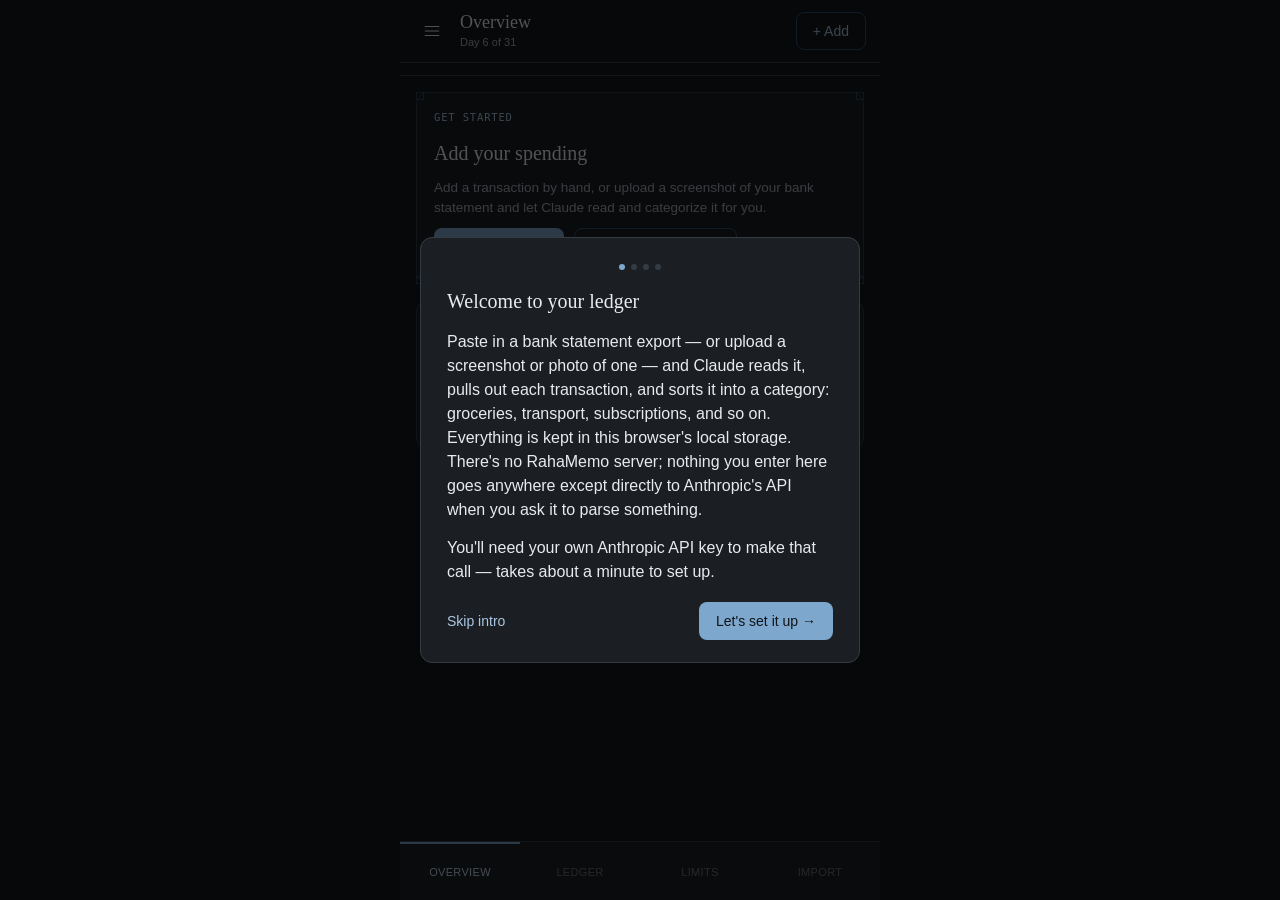
==== app.html @ 0b52dffa "Add CSP and restore data-wipe control (security hardening) Two fixes from a security review, priorit" ====
<!DOCTYPE html>
<html lang="en">
<head>
<meta charset="UTF-8">
<meta name="viewport" content="width=device-width, initial-scale=1.0">
<meta http-equiv="Content-Security-Policy" content="default-src 'self'; script-src 'self' 'unsafe-inline'; style-src 'self' 'unsafe-inline' https://fonts.googleapis.com; font-src https://fonts.gstatic.com; img-src 'self' data:; connect-src https://api.anthropic.com; base-uri 'self'; form-action 'none'; object-src 'none';">
<title>RahaMemo — your ledger</title>
<link rel="preconnect" href="https://fonts.googleapis.com">
<link href="https://fonts.googleapis.com/css2?family=Newsreader:ital,opsz,wght@0,6..72,400;0,6..72,500;0,6..72,600;1,6..72,400&family=IBM+Plex+Sans:wght@400;500;600&family=IBM+Plex+Mono:wght@400;500&display=swap" rel="stylesheet">
<style>
  :root{
    --bg:#14171a;
    --surface:#1b1f23;
    --surface-2:#20252a;
    --text:#e8ebee;
    --text-soft:#a6aeb6;
    --text-softer:#6a737c;
    --divider:#343b42;
    --accent:#7ea7cd;
    --accent-100:#1d2836;
    --accent-200:#24354a;
    --accent-300:#34506d;
    --accent-700:#aac6e2;
    --accent-800:#c6dbee;
    --warn:#d9a05f;
    --warn-soft:#3a2e1c;
    --red:#d9765f;
    --red-soft:#3a231f;
    --green:#8fbf9f;
    --radius:12px;
  }
  *{box-sizing:border-box;}
  html,body{margin:0;padding:0;}
  body{
    background:var(--bg);
    color:var(--text);
    font-family:'IBM Plex Sans', sans-serif;
    line-height:1.5;
    -webkit-font-smoothing:antialiased;
  }
  ::selection{background:var(--accent-200);}
  a{color:var(--accent-700);text-decoration:none;}
  a:hover{color:var(--accent-800);}
  button{font-family:inherit;}

  /* ---- shell ---- */
  .shell{max-width:480px;margin:0 auto;min-height:100vh;display:flex;flex-direction:column;position:relative;padding-bottom:70px;}

  .appbar{
    position:sticky;top:0;z-index:5;
    display:flex;align-items:center;gap:10px;
    padding:12px 14px;
    border-bottom:1px solid var(--divider);
    background:var(--bg);
  }
  .icon-btn{
    width:36px;height:36px;flex:none;border-radius:8px;border:1px solid transparent;
    background:transparent;color:var(--text);display:flex;align-items:center;justify-content:center;
    cursor:pointer;padding:0;
  }
  .icon-btn:hover{border-color:var(--divider);}
  .appbar .titles{margin-right:auto;min-width:0;}
  .appbar .titles h1{font-family:'Newsreader', serif;font-weight:500;font-size:18px;margin:0;line-height:1.2;white-space:nowrap;overflow:hidden;text-overflow:ellipsis;}
  .appbar .titles .sub{font-size:11px;color:var(--text-soft);white-space:nowrap;overflow:hidden;text-overflow:ellipsis;}
  .appbar-search{padding:0 14px 12px;border-bottom:1px solid var(--divider);background:var(--bg);}

  .viewport{flex:1;padding:16px;display:flex;flex-direction:column;}
  .view{display:none;flex-direction:column;gap:16px;}
  .view.active{display:flex;}

  .tabbar{
    position:fixed;left:0;right:0;bottom:0;z-index:10;
    max-width:480px;margin:0 auto;
    display:flex;border-top:1px solid var(--divider);background:var(--surface);
  }
  .tab-btn{
    flex:1;min-width:0;min-height:58px;display:flex;align-items:center;justify-content:center;
    background:transparent;border:none;border-top:2px solid transparent;padding:0 4px;
    color:var(--text-softer);font-size:11px;font-weight:500;letter-spacing:.03em;text-transform:uppercase;
    cursor:pointer;white-space:nowrap;overflow:hidden;text-overflow:ellipsis;
  }
  .tab-btn.active{color:var(--accent-800);border-top-color:var(--accent);}

  /* ---- cards / typography ---- */
  .card{
    background:var(--surface);border:1px solid var(--divider);border-radius:var(--radius);
    padding:16px;display:flex;flex-direction:column;gap:10px;position:relative;
  }
  .card.blueprint .corner{position:absolute;width:8px;height:8px;border:1px solid var(--accent-300);opacity:.7;}
  .card.blueprint{padding:17px;}
  .corner.tl{top:-1px;left:-1px;border-right:none;border-bottom:none;}
  .corner.tr{top:-1px;right:-1px;border-left:none;border-bottom:none;}
  .corner.bl{bottom:-1px;left:-1px;border-right:none;border-top:none;}
  .corner.br{bottom:-1px;right:-1px;border-left:none;border-top:none;}

  .k{font-family:'IBM Plex Mono', monospace;font-size:10.5px;letter-spacing:.08em;text-transform:uppercase;color:var(--accent-700);}
  .kq{font-family:'IBM Plex Mono', monospace;font-size:10.5px;letter-spacing:.08em;text-transform:uppercase;color:var(--text-soft);}
  .fig{font-family:'Newsreader', serif;font-weight:500;letter-spacing:-.01em;line-height:1;}
  .mono{font-family:'IBM Plex Mono', monospace;}
  .muted{color:var(--text-soft);}
  .row{display:flex;align-items:center;gap:10px;}
  .row.between{justify-content:space-between;}
  .col{display:flex;flex-direction:column;gap:10px;}
  h2{font-family:'Newsreader', serif;font-weight:500;font-size:20px;margin:0;}
  p{margin:0;}

  /* ---- progress ---- */
  .track{height:6px;background:var(--divider);border-radius:3px;position:relative;}
  .track.thin{height:4px;}
  .track .fill{height:100%;border-radius:3px;background:var(--accent);}
  .track .fill.warn{background:var(--warn);}
  .track .pace{position:absolute;top:-3px;bottom:-3px;width:2px;background:var(--text-soft);}

  /* ---- tags / pills ---- */
  .tag{
    display:inline-flex;align-items:center;font-size:11px;font-weight:500;
    padding:6px 11px;border-radius:999px;background:var(--surface-2);color:var(--text-soft);
    border:1px solid transparent;white-space:nowrap;cursor:default;
  }
  .tag-accent{background:var(--accent-200);color:var(--accent-800);}
  .tag-outline{background:transparent;border-color:var(--divider);color:var(--text-soft);}
  .tag-warn{background:var(--warn-soft);color:var(--warn);}
  .filter-row{display:flex;gap:8px;overflow-x:auto;padding-bottom:2px;}
  .filter-row .tag{flex:none;cursor:pointer;}

  /* ---- forms ---- */
  label{display:block;font-family:'IBM Plex Mono', monospace;font-size:11px;color:var(--text-soft);text-transform:uppercase;letter-spacing:.04em;margin-bottom:6px;}
  input[type="password"], input[type="text"], input[type="number"], select, textarea{
    width:100%;font-family:'IBM Plex Sans', sans-serif;font-size:14.5px;color:var(--text);
    background:var(--surface-2);border:1px solid var(--divider);border-radius:8px;padding:10px 12px;outline:none;
  }
  input:focus, select:focus, textarea:focus{border-color:var(--accent);}
  textarea{font-family:'IBM Plex Mono', monospace;font-size:13px;resize:vertical;min-height:120px;}
  .field{margin-bottom:0;}
  .hint{font-size:12px;color:var(--text-soft);margin-top:4px;}

  /* ---- buttons ---- */
  .btn{font-weight:500;font-size:14px;border-radius:8px;border:1px solid transparent;padding:10px 16px;cursor:pointer;}
  .btn-primary{background:var(--accent);color:#101418;}
  .btn-primary:hover{background:var(--accent-700);}
  .btn-primary:disabled{background:var(--accent-300);color:#7c8894;cursor:not-allowed;}
  .btn-secondary{background:transparent;border-color:var(--accent-300);color:var(--accent-700);}
  .btn-secondary:hover{border-color:var(--accent);color:var(--accent-800);}
  .btn-ghost{background:transparent;border-color:var(--divider);color:var(--text);}
  .btn-ghost:hover{border-color:var(--accent);color:var(--accent-800);}
  .btn-danger{background:transparent;border-color:var(--red-soft);color:var(--red);}
  .btn-danger:hover{background:var(--red-soft);}
  .btn-row{display:flex;gap:10px;flex-wrap:wrap;align-items:center;}
  .btn-block{width:100%;}
  .btn-text{background:none;border:none;color:var(--accent-700);cursor:pointer;font-size:14px;padding:6px 0;}

  .banner{border-radius:8px;padding:12px 14px;font-size:13.5px;}
  .banner.error{background:var(--red-soft);color:#f0b5a4;border:1px solid #6b3a2c;}
  .banner.info{background:var(--warn-soft);color:#f0cd9e;border:1px solid #6b4f27;}
  .banner.success{background:var(--accent-100);color:var(--accent-800);border:1px solid var(--accent-300);}

  .spinner{width:13px;height:13px;border-radius:50%;border:2px solid var(--accent-300);border-top-color:var(--accent);display:inline-block;animation:spin .7s linear infinite;vertical-align:-2px;}
  @keyframes spin{to{transform:rotate(360deg);}}

  .empty-state{text-align:center;color:var(--text-soft);padding:30px 10px;font-size:14px;}

  /* ---- sparkline ---- */
  .sparkline{display:flex;align-items:flex-end;gap:2px;height:76px;}
  .sparkline.small{height:56px;}
  .sparkline .bar{flex:1;min-height:2px;background:var(--divider);border-radius:1px;}
  .sparkline .bar.has{background:var(--accent);}
  .sparkline .bar.future{background:var(--divider);}

  /* ---- overview: category rows ---- */
  .cat-row{display:flex;flex-direction:column;gap:7px;padding:12px 0;border-bottom:1px solid var(--divider);cursor:pointer;}
  .cat-row:last-child{border-bottom:none;}

  /* ---- ledger ---- */
  .day-header{display:flex;justify-content:space-between;padding:8px 10px;background:var(--surface-2);border-radius:8px;margin-top:12px;font-size:11.5px;letter-spacing:.04em;text-transform:uppercase;color:var(--text-soft);}
  .tx-row{display:flex;justify-content:space-between;align-items:center;gap:10px;padding:12px 4px;border-bottom:1px solid var(--divider);cursor:pointer;}
  .tx-row .who{flex:1;min-width:0;display:flex;flex-direction:column;gap:2px;}
  .tx-row .merchant{font-size:14.5px;white-space:nowrap;overflow:hidden;text-overflow:ellipsis;}
  .tx-row .meta{font-size:11.5px;color:var(--text-soft);}
  .tx-row .amt{font-family:'IBM Plex Mono', monospace;font-size:14px;white-space:nowrap;}
  .tx-row .amt.neg{color:var(--text);}
  .tx-row .amt.pos{color:var(--green);}
  .tx-row .amt.transfer{color:var(--text-softer);text-decoration:line-through;}

  .edit-panel{background:var(--surface-2);border:1px solid var(--accent-300);border-radius:10px;padding:12px;margin:6px 0 4px;display:flex;flex-direction:column;gap:10px;}
  .edit-grid{display:grid;grid-template-columns:1fr 1fr;gap:10px;}

  /* ---- import ---- */
  .dropzone{border:1px dashed var(--divider);border-radius:10px;padding:20px 16px;display:flex;flex-direction:column;align-items:center;gap:6px;text-align:center;color:var(--text-soft);cursor:pointer;background:none;width:100%;}
  .dropzone:hover{border-color:var(--accent);color:var(--accent-800);}
  .queue-item{display:flex;align-items:center;gap:10px;padding:9px 10px;border:1px solid var(--divider);border-radius:8px;}
  .queue-item .thumb{width:38px;height:38px;border-radius:6px;overflow:hidden;flex:none;background:var(--surface-2);display:flex;align-items:center;justify-content:center;}
  .queue-item .thumb img{width:100%;height:100%;object-fit:cover;}
  .queue-item .name{flex:1;min-width:0;font-family:'IBM Plex Mono', monospace;font-size:11.5px;white-space:nowrap;overflow:hidden;text-overflow:ellipsis;}

  .review-row{border:1px solid var(--divider);border-radius:10px;padding:11px 12px;display:flex;flex-direction:column;gap:8px;}
  .review-row.uncertain{border-color:var(--warn);background:var(--warn-soft);}
  .review-grid{display:grid;grid-template-columns:100px 1fr;gap:8px;}
  .review-grid2{display:grid;grid-template-columns:1fr 90px;gap:8px;}

  /* ---- settings / onboarding overlays ---- */
  .overlay{position:fixed;inset:0;z-index:30;display:flex;}
  .overlay.hidden{display:none;}
  .settings-overlay{justify-content:flex-end;background:rgba(0,0,0,.55);}
  .settings-panel{width:min(360px, 90vw);height:100%;background:var(--surface);border-left:1px solid var(--divider);padding:20px;overflow-y:auto;display:flex;flex-direction:column;gap:16px;}
  .settings-footer{display:flex;flex-direction:column;gap:8px;padding-top:14px;border-top:1px solid var(--divider);font-size:12.5px;color:var(--text-soft);}

  .onboard-overlay{align-items:center;justify-content:center;background:rgba(0,0,0,.65);padding:20px;}
  .onboard-modal{background:var(--surface);border:1px solid var(--divider);border-radius:var(--radius);max-width:440px;width:100%;padding:26px 26px 22px;display:flex;flex-direction:column;gap:16px;max-height:90vh;overflow-y:auto;}
  .onboard-step{display:none;flex-direction:column;gap:14px;}
  .onboard-step.active{display:flex;}
  .onboard-dots{display:flex;gap:6px;justify-content:center;}
  .onboard-dots span{width:6px;height:6px;border-radius:50%;background:var(--divider);}
  .onboard-dots span.active{background:var(--accent);}
  .onboard-nav{display:flex;justify-content:space-between;align-items:center;gap:10px;margin-top:4px;}
  .onboard-nav .side{display:flex;gap:14px;align-items:center;}

  @media (max-width:420px){
    .review-grid, .edit-grid{grid-template-columns:1fr;}
  }
</style>
</head>
<body>

  <div class="shell">
    <header class="appbar" id="appbar"></header>
    <div class="appbar-search hidden" id="appbarSearch"></div>
    <main class="viewport" id="viewport">
      <section class="view" data-view="overview" id="viewOverview"></section>
      <section class="view" data-view="ledger" id="viewLedger">
        <div id="ledgerStatic"></div>
        <div id="ledgerDynamic"></div>
      </section>
      <section class="view" data-view="limits" id="viewLimits"></section>
      <section class="view" data-view="category" id="viewCategory"></section>
      <section class="view" data-view="import" id="viewImport">
        <div id="importStatic"></div>
        <div id="importDynamic"></div>
      </section>
    </main>
    <nav class="tabbar" id="tabbar"></nav>
  </div>

  <input type="file" id="fileInput" accept=".txt,.csv,image/png,image/jpeg,image/webp,image/gif" multiple style="display:none;">

  <div class="overlay settings-overlay hidden" id="settingsOverlay">
    <div class="settings-panel">
      <div class="row between">
        <div class="k">Settings</div>
        <button class="icon-btn" id="settingsCloseBtn" aria-label="Close">✕</button>
      </div>
      <div class="field">
        <label for="apiKeyInput">Anthropic API key</label>
        <input type="password" id="apiKeyInput" placeholder="sk-ant-...">
        <p class="hint">From <a href="https://console.anthropic.com/settings/keys" target="_blank" rel="noopener">console.anthropic.com</a>. Stored only in this browser (localStorage) — never sent anywhere except directly to Anthropic's API.</p>
      </div>
      <div class="field">
        <label for="modelSelect">Model</label>
        <select id="modelSelect">
          <option value="claude-opus-5">Claude Opus 5 (most capable, default)</option>
          <option value="claude-sonnet-5">Claude Sonnet 5 (cheaper, still strong)</option>
          <option value="claude-haiku-4-5">Claude Haiku 4.5 (fastest, cheapest)</option>
        </select>
        <p class="hint">Categorizing transactions is a simple task — Sonnet or Haiku work well and cost less if you're parsing often.</p>
      </div>
      <div class="field">
        <label for="currencyInput">Currency symbol</label>
        <input type="text" id="currencyInput" style="max-width:80px;" maxlength="3" placeholder="€">
      </div>
      <div class="row between">
        <span class="kq" id="keyStatusLabel">Key status</span>
        <span class="tag tag-outline" id="keyStatusTag">not set</span>
      </div>
      <div class="btn-row">
        <button class="btn btn-primary" id="saveSettingsBtn">Save</button>
        <button class="btn btn-ghost" id="forgetKeyBtn">Forget key</button>
      </div>
      <div class="col" style="border-top:1px solid var(--divider);padding-top:14px;gap:8px;">
        <span class="kq" style="color:var(--red);">Danger zone</span>
        <p class="hint" style="margin-top:0;">Permanently delete every transaction, budget, limit, and custom category stored in this browser. Your API key and preferences are kept — use "Forget key" separately for that.</p>
        <button class="btn btn-danger" id="clearAllBtn">Clear all data</button>
      </div>
      <div class="settings-footer">
        <a href="#" id="replayOnboardLink">Replay setup guide</a>
        <a href="index.html">Back to the project page ↗</a>
        <span>RahaMemo runs entirely client-side.</span>
      </div>
    </div>
  </div>

  <div class="overlay onboard-overlay hidden" id="onboardOverlay">
    <div class="onboard-modal">
      <div class="onboard-dots" id="onboardDots">
        <span data-dot="0"></span><span data-dot="1"></span><span data-dot="2"></span><span data-dot="3"></span>
      </div>

      <div class="onboard-step" data-step="0">
        <h2>Welcome to your ledger</h2>
        <p>Paste in a bank statement export — or upload a screenshot or photo of one — and Claude reads it, pulls out each transaction, and sorts it into a category: groceries, transport, subscriptions, and so on. Everything is kept in this browser's local storage. There's no RahaMemo server; nothing you enter here goes anywhere except directly to Anthropic's API when you ask it to parse something.</p>
        <p>You'll need your own Anthropic API key to make that call — takes about a minute to set up.</p>
        <div class="onboard-nav">
          <button class="btn-text" id="onbSkipIntro">Skip intro</button>
          <button class="btn btn-primary" id="onbToStep1">Let's set it up →</button>
        </div>
      </div>

      <div class="onboard-step" data-step="1">
        <h2>Add your API key</h2>
        <p>Get one from <a href="https://console.anthropic.com/settings/keys" target="_blank" rel="noopener">console.anthropic.com</a>. It's stored only in this browser and used to call Anthropic's API directly — RahaMemo never sees it.</p>
        <div class="field">
          <label for="onbApiKey">Anthropic API key</label>
          <input type="password" id="onbApiKey" placeholder="sk-ant-...">
        </div>
        <div class="edit-grid">
          <div class="field">
            <label for="onbModel">Model</label>
            <select id="onbModel">
              <option value="claude-opus-5">Claude Opus 5 (most capable, default)</option>
              <option value="claude-sonnet-5">Claude Sonnet 5 (cheaper, still strong)</option>
              <option value="claude-haiku-4-5">Claude Haiku 4.5 (fastest, cheapest)</option>
            </select>
          </div>
          <div class="field">
            <label for="onbCurrency">Currency symbol</label>
            <input type="text" id="onbCurrency" maxlength="3" placeholder="€">
          </div>
        </div>
        <p class="hint">You can leave the key blank and add it later from Settings — you just won't be able to parse a statement until you do.</p>
        <div class="onboard-nav">
          <button class="btn btn-ghost" id="onbBackTo0">← Back</button>
          <button class="btn btn-primary" id="onbToStep2">Continue →</button>
        </div>
      </div>

      <div class="onboard-step" data-step="2">
        <h2>Try parsing a statement</h2>
        <p>Paste a few lines from a real statement, or use the example below to see how it works first.</p>
        <div class="field">
          <label for="onbStatementText">Statement text</label>
          <textarea id="onbStatementText" style="min-height:120px;" placeholder="Paste transaction lines here..."></textarea>
        </div>
        <div class="btn-row" style="margin-bottom:4px;">
          <button class="btn btn-ghost" id="onbUseExample">Use example text</button>
        </div>
        <div id="onbMsg"></div>
        <div class="onboard-nav">
          <div class="side">
            <button class="btn btn-ghost" id="onbBackTo1">← Back</button>
            <button class="btn-text" id="onbSkipParse">Skip this step</button>
          </div>
          <button class="btn btn-primary" id="onbParseBtn">Parse &amp; continue</button>
        </div>
      </div>

      <div class="onboard-step" data-step="3">
        <h2>You're all set</h2>
        <p>Your key and preferences are saved in this browser. Any transactions you just parsed are already in the Ledger tab — tap a row to edit or recategorize it. Set a monthly budget and per-category limits any time from the Limits tab. You can replay this guide from Settings.</p>
        <div class="onboard-nav" style="justify-content:flex-end;">
          <button class="btn btn-primary" id="onbFinish">Go to my ledger</button>
        </div>
      </div>
    </div>
  </div>

<script>
(function(){
  "use strict";

  // ---------- storage keys ----------
  var LS_KEY_API = "rahamemo_api_key";
  var LS_KEY_MODEL = "rahamemo_model";
  var LS_KEY_CURRENCY = "rahamemo_currency";
  var LS_KEY_TX = "rahamemo_transactions";
  var LS_KEY_BUDGET = "rahamemo_budget";
  var LS_KEY_LIMITS = "rahamemo_category_limits";
  var LS_KEY_CATEGORIES = "rahamemo_categories";
  var LS_KEY_ONBOARDED = "rahamemo_onboarded";

  var DEFAULT_CATEGORIES = ["Groceries","Transport","Subscriptions","Dining","Shopping","Utilities","Health","Entertainment","Income","Transfer","Other"];
  var PROTECTED_CATEGORIES = ["Transfer","Other"]; // relied on by name elsewhere (transfer-exclusion, fallback bucket)
  var CATEGORIES = loadCategoriesFromStorage();
  var ALLOWED_IMAGE_TYPES = ["image/png","image/jpeg","image/webp","image/gif"];
  var MAX_IMAGE_BYTES = 5 * 1024 * 1024;

  var TAB_VIEWS = [
    { view: "overview", label: "Overview" },
    { view: "ledger", label: "Ledger" },
    { view: "limits", label: "Limits" },
    { view: "import", label: "Import" }
  ];

  // ---------- in-memory state ----------
  var state = {
    view: "overview",
    previousView: "overview",
    category: null,
    ledgerFilter: "All",
    ledgerSearchOpen: false,
    ledgerSearch: "",
    editingTxId: null,
    importText: "",
    importLoading: false,
    importMsg: null,
    limitsFocusCategory: null,
    limitsBackTarget: null
  };
  var uploadedImages = [];   // {name, mediaType, data, previewUrl, status:'queued'|'read'}
  var pendingReview = [];    // {id, date, merchant, category, amount, uncertain, excluded}

  var els = {};
  function q(id){ return document.getElementById(id); }
  function cacheEls(){
    els = {
      appbar: q("appbar"),
      appbarSearch: q("appbarSearch"),
      viewport: q("viewport"),
      tabbar: q("tabbar"),
      viewOverview: q("viewOverview"),
      viewLedger: q("viewLedger"),
      ledgerStatic: q("ledgerStatic"),
      ledgerDynamic: q("ledgerDynamic"),
      viewLimits: q("viewLimits"),
      viewCategory: q("viewCategory"),
      viewImport: q("viewImport"),
      importStatic: q("importStatic"),
      importDynamic: q("importDynamic"),
      fileInput: q("fileInput"),

      settingsOverlay: q("settingsOverlay"),
      settingsCloseBtn: q("settingsCloseBtn"),
      apiKeyInput: q("apiKeyInput"),
      modelSelect: q("modelSelect"),
      currencyInput: q("currencyInput"),
      saveSettingsBtn: q("saveSettingsBtn"),
      forgetKeyBtn: q("forgetKeyBtn"),
      clearAllBtn: q("clearAllBtn"),
      keyStatusTag: q("keyStatusTag"),
      replayOnboardLink: q("replayOnboardLink"),

      onboardOverlay: q("onboardOverlay"),
      onboardDots: q("onboardDots"),
      onbApiKey: q("onbApiKey"),
      onbModel: q("onbModel"),
      onbCurrency: q("onbCurrency"),
      onbStatementText: q("onbStatementText"),
      onbMsg: q("onbMsg"),
      onbParseBtn: q("onbParseBtn")
    };
  }

  function escapeHtml(s){
    return String(s).replace(/[&<>"']/g, function(c){
      return {"&":"&amp;","<":"&lt;",">":"&gt;","\"":"&quot;","'":"&#39;"}[c];
    });
  }
  function pad2(n){ return n < 10 ? "0" + n : "" + n; }
  function makeId(prefix){
    return (prefix||"tx") + "_" + Date.now().toString(36) + "_" + Math.random().toString(36).slice(2,8);
  }

  // ---------- settings ----------
  function loadSettings(){
    return {
      apiKey: localStorage.getItem(LS_KEY_API) || "",
      model: localStorage.getItem(LS_KEY_MODEL) || "claude-opus-5",
      currency: localStorage.getItem(LS_KEY_CURRENCY) || "€"
    };
  }
  function saveSettings(){
    var key = els.apiKeyInput.value.trim();
    var model = els.modelSelect.value;
    var currency = els.currencyInput.value.trim() || "€";
    if(key) localStorage.setItem(LS_KEY_API, key);
    localStorage.setItem(LS_KEY_MODEL, model);
    localStorage.setItem(LS_KEY_CURRENCY, currency);
    refreshKeyStatus();
    renderCurrentView();
  }
  function forgetKey(){
    localStorage.removeItem(LS_KEY_API);
    els.apiKeyInput.value = "";
    refreshKeyStatus();
  }
  function clearAllData(){
    if(!confirm("Delete every transaction, budget, limit, and custom category stored in this browser? This can't be undone.")) return;
    localStorage.removeItem(LS_KEY_TX);
    localStorage.removeItem(LS_KEY_BUDGET);
    localStorage.removeItem(LS_KEY_LIMITS);
    localStorage.removeItem(LS_KEY_CATEGORIES);
    CATEGORIES.length = 0;
    DEFAULT_CATEGORIES.forEach(function(c){ CATEGORIES.push(c); });
    pendingReview = [];
    clearImages();
    state.importText = "";
    state.ledgerFilter = "All";
    state.editingTxId = null;
    closeSettings();
    setView("overview");
  }
  function refreshKeyStatus(){
    var s = loadSettings();
    els.keyStatusTag.textContent = s.apiKey ? "saved" : "not set";
    els.keyStatusTag.className = "tag " + (s.apiKey ? "tag-accent" : "tag-outline");
  }
  function initSettingsForm(){
    var s = loadSettings();
    els.apiKeyInput.value = s.apiKey;
    els.modelSelect.value = s.model;
    els.currencyInput.value = s.currency;
    refreshKeyStatus();
  }

  // ---------- budget & limits ----------
  function loadBudget(){ return Number(localStorage.getItem(LS_KEY_BUDGET)) || 0; }
  function saveBudget(v){ localStorage.setItem(LS_KEY_BUDGET, String(v)); }
  function loadLimits(){
    try{ return JSON.parse(localStorage.getItem(LS_KEY_LIMITS) || "{}"); }
    catch(e){ return {}; }
  }
  function saveLimits(obj){ localStorage.setItem(LS_KEY_LIMITS, JSON.stringify(obj)); }

  // ---------- categories ----------
  function loadCategoriesFromStorage(){
    try{
      var raw = localStorage.getItem(LS_KEY_CATEGORIES);
      if(!raw) return DEFAULT_CATEGORIES.slice();
      var parsed = JSON.parse(raw);
      return Array.isArray(parsed) && parsed.length ? parsed : DEFAULT_CATEGORIES.slice();
    }catch(e){ return DEFAULT_CATEGORIES.slice(); }
  }
  function persistCategories(){
    localStorage.setItem(LS_KEY_CATEGORIES, JSON.stringify(CATEGORIES));
  }
  function isProtectedCategory(name){ return PROTECTED_CATEGORIES.indexOf(name) >= 0; }
  function categoryExists(name){
    var lower = name.trim().toLowerCase();
    return CATEGORIES.some(function(c){ return c.toLowerCase() === lower; });
  }
  function addCategory(name){
    name = (name || "").trim().slice(0, 24);
    if(!name) return { ok: false, error: "Enter a category name." };
    if(categoryExists(name)) return { ok: false, error: "That category already exists." };
    CATEGORIES.splice(CATEGORIES.length - PROTECTED_CATEGORIES.length, 0, name);
    persistCategories();
    return { ok: true };
  }
  function renameCategory(oldName, newName){
    newName = (newName || "").trim().slice(0, 24);
    if(oldName === newName) return { ok: true };
    if(isProtectedCategory(oldName)) return { ok: false, error: '"' + oldName + '" can\'t be renamed.' };
    if(!newName) return { ok: false, error: "Category name can't be empty." };
    if(categoryExists(newName)) return { ok: false, error: "That category already exists." };
    var idx = CATEGORIES.indexOf(oldName);
    if(idx === -1) return { ok: false, error: "Category not found." };
    CATEGORIES[idx] = newName;
    persistCategories();

    var limits = loadLimits();
    if(oldName in limits){ limits[newName] = limits[oldName]; delete limits[oldName]; saveLimits(limits); }

    var list = loadTransactions();
    var changed = false;
    list.forEach(function(t){ if(t.category === oldName){ t.category = newName; changed = true; } });
    if(changed) saveTransactions(list);

    pendingReview.forEach(function(p){ if(p.category === oldName) p.category = newName; });
    if(state.ledgerFilter === oldName) state.ledgerFilter = newName;
    return { ok: true };
  }
  function deleteCategory(name){
    if(isProtectedCategory(name)) return { ok: false, error: '"' + name + '" can\'t be deleted.' };
    var idx = CATEGORIES.indexOf(name);
    if(idx === -1) return { ok: false, error: "Category not found." };

    var list = loadTransactions();
    var affected = list.filter(function(t){ return t.category === name; }).length;
    if(affected > 0 && !confirm(affected + " transaction" + (affected===1?"":"s") + " in \"" + name + "\" will be moved to \"Other\". Delete this category?")){
      return { ok: false, cancelled: true };
    }

    CATEGORIES.splice(idx, 1);
    persistCategories();

    var limits = loadLimits();
    if(name in limits){ delete limits[name]; saveLimits(limits); }

    if(affected > 0){
      list.forEach(function(t){ if(t.category === name) t.category = "Other"; });
      saveTransactions(list);
    }
    pendingReview.forEach(function(p){ if(p.category === name) p.category = "Other"; });
    if(state.ledgerFilter === name) state.ledgerFilter = "All";
    return { ok: true };
  }

  // ---------- transactions store ----------
  function loadTransactions(){
    try{
      var raw = localStorage.getItem(LS_KEY_TX);
      return raw ? JSON.parse(raw) : [];
    }catch(e){ return []; }
  }
  function saveTransactions(list){
    localStorage.setItem(LS_KEY_TX, JSON.stringify(list));
  }
  function txKey(t){
    return [t.date, (t.merchant||"").toLowerCase().trim(), Number(t.amount).toFixed(2)].join("|");
  }
  function mergeTransactions(existing, incoming){
    var seen = {};
    existing.forEach(function(t){ seen[txKey(t)] = true; });
    var added = 0;
    incoming.forEach(function(t){
      var k = txKey(t);
      if(seen[k]) return;
      seen[k] = true;
      existing.push({
        id: makeId("tx"),
        date: t.date || "",
        merchant: t.merchant || "(unknown)",
        category: CATEGORIES.indexOf(t.category) >= 0 ? t.category : "Other",
        amount: Number(t.amount) || 0
      });
      added++;
    });
    return added;
  }
  function updateField(id, field, value){
    var list = loadTransactions();
    var idx = list.findIndex(function(t){ return t.id === id; });
    if(idx === -1) return;
    list[idx][field] = value;
    saveTransactions(list);
  }
  function deleteTx(id){
    var list = loadTransactions().filter(function(t){ return t.id !== id; });
    saveTransactions(list);
  }
  function addManualRow(){
    var list = loadTransactions();
    var id = makeId("tx");
    list.push({ id: id, date: todayIso(), merchant: "New transaction", category: "Other", amount: 0 });
    saveTransactions(list);
    return id;
  }

  // ---------- date & month helpers ----------
  function todayObj(){ return new Date(); }
  function todayIso(){
    var d = todayObj();
    return d.getFullYear() + "-" + pad2(d.getMonth()+1) + "-" + pad2(d.getDate());
  }
  function parseDate(dateStr){
    if(!dateStr) return null;
    var m = /^(\d{4})-(\d{2})-(\d{2})$/.exec(dateStr);
    if(m) return new Date(+m[1], +m[2]-1, +m[3]);
    var m2 = /^(\d{2})-(\d{2})$/.exec(dateStr);
    if(m2) return new Date(todayObj().getFullYear(), +m2[2]-1, +m2[1]);
    return null;
  }
  function currentMonthKey(){
    var d = todayObj();
    return d.getFullYear() + "-" + pad2(d.getMonth()+1);
  }
  function prevMonthKey(monthKey){
    var parts = monthKey.split("-");
    var y = +parts[0], m = +parts[1] - 1;
    if(m < 1){ m = 12; y -= 1; }
    return y + "-" + pad2(m);
  }
  function daysInMonth(monthKey){
    var parts = monthKey.split("-");
    return new Date(+parts[0], +parts[1], 0).getDate();
  }
  function dayOfMonth(){ return todayObj().getDate(); }
  function monthKeyOf(dateStr){
    var d = parseDate(dateStr);
    if(!d) return currentMonthKey();
    return d.getFullYear() + "-" + pad2(d.getMonth()+1);
  }
  function dateSortKey(dateStr){
    var d = parseDate(dateStr);
    if(!d) return "0000-00-00";
    return d.getFullYear() + "-" + pad2(d.getMonth()+1) + "-" + pad2(d.getDate());
  }
  function dateGroupLabel(dateStr){
    var d = parseDate(dateStr);
    if(!d) return "Unknown date";
    var WD = ["Sun","Mon","Tue","Wed","Thu","Fri","Sat"];
    var MO = ["January","February","March","April","May","June","July","August","September","October","November","December"];
    return WD[d.getDay()] + " " + d.getDate() + " " + MO[d.getMonth()];
  }

  // ---------- derived stats ----------
  function isSpend(t){ return t.category !== "Transfer" && Number(t.amount) < 0; }

  function categorySpend(list, monthKey){
    var out = {};
    CATEGORIES.forEach(function(c){ out[c] = 0; });
    list.forEach(function(t){
      if(monthKeyOf(t.date) !== monthKey) return;
      if(!isSpend(t)) return;
      out[t.category] = (out[t.category] || 0) + Math.abs(Number(t.amount));
    });
    return out;
  }
  function monthSpendTotal(list, monthKey){
    var total = 0;
    list.forEach(function(t){
      if(monthKeyOf(t.date) !== monthKey) return;
      if(!isSpend(t)) return;
      total += Math.abs(Number(t.amount));
    });
    return total;
  }
  function monthIncomeTotal(list, monthKey){
    var total = 0;
    list.forEach(function(t){
      if(monthKeyOf(t.date) !== monthKey) return;
      if(t.category === "Transfer") return;
      var amt = Number(t.amount) || 0;
      if(amt > 0) total += amt;
    });
    return total;
  }
  function dailySeries(list, monthKey, category){
    var dim = daysInMonth(monthKey);
    var byDay = {};
    for(var i = 1; i <= dim; i++) byDay[i] = 0;
    list.forEach(function(t){
      if(monthKeyOf(t.date) !== monthKey) return;
      if(!isSpend(t)) return;
      if(category && t.category !== category) return;
      var d = parseDate(t.date);
      if(!d) return;
      byDay[d.getDate()] = (byDay[d.getDate()] || 0) + Math.abs(Number(t.amount));
    });
    return byDay;
  }
  function paceInfo(budget, list, monthKey){
    var dim = daysInMonth(monthKey);
    var isCurrent = monthKey === currentMonthKey();
    var day = isCurrent ? dayOfMonth() : dim;
    var pace = day / dim;
    var spent = monthSpendTotal(list, monthKey);
    var left = budget - spent;
    var daysLeft = isCurrent ? Math.max(dim - day, 0) : 0;
    var perDayLeft = daysLeft > 0 ? left / daysLeft : left;
    var underPace = (budget * pace) - spent;
    return { spent: spent, left: left, perDayLeft: perDayLeft, pace: pace, underPace: underPace, daysLeft: daysLeft, day: day, dim: dim };
  }
  function weeklySpend(list, category){
    var end = todayObj();
    var start = new Date(end); start.setDate(start.getDate() - 6);
    var total = 0;
    list.forEach(function(t){
      if(t.category !== category) return;
      var amt = Number(t.amount) || 0;
      if(amt >= 0) return;
      var d = parseDate(t.date);
      if(!d) return;
      if(d >= new Date(start.getFullYear(), start.getMonth(), start.getDate()) && d <= end){
        total += Math.abs(amt);
      }
    });
    return total;
  }
  function topMerchants(list, category, monthKey, n){
    var byM = {};
    list.forEach(function(t){
      if(monthKeyOf(t.date) !== monthKey) return;
      if(t.category !== category) return;
      var amt = Number(t.amount) || 0;
      if(amt >= 0) return;
      var key = (t.merchant || "Unknown").trim();
      if(!byM[key]) byM[key] = { name: key, total: 0, visits: 0 };
      byM[key].total += Math.abs(amt);
      byM[key].visits++;
    });
    var arr = Object.keys(byM).map(function(k){ return byM[k]; });
    arr.sort(function(a,b){ return b.total - a.total; });
    return arr.slice(0, n || 5);
  }
  function subscriptionsList(list, monthKey){
    var arr = list.filter(function(t){ return monthKeyOf(t.date) === monthKey && t.category === "Subscriptions"; });
    arr.sort(function(a,b){
      var da = parseDate(a.date), db = parseDate(b.date);
      return (da ? da.getDate() : 99) - (db ? db.getDate() : 99);
    });
    return arr;
  }
  function monthHasAnyData(list, monthKey){
    return list.some(function(t){ return monthKeyOf(t.date) === monthKey; });
  }

  // ---------- formatting ----------
  function fmtAmount(n, currency){
    var sign = n < 0 ? "−" : "";
    return sign + currency + Math.abs(n).toFixed(2);
  }
  function fmtAmountSigned(n, currency){
    return (n < 0 ? "−" : (n > 0 ? "+" : "")) + currency + Math.abs(n).toFixed(2);
  }

  // ---------- navigation ----------
  function setView(view, opts){
    opts = opts || {};
    if(view !== "category") state.previousView = view;
    state.view = view;
    state.editingTxId = null;
    state.limitsBackTarget = null;
    render();
    if(els.viewport) els.viewport.scrollTop = 0;
  }
  function openCategory(cat){
    state.previousView = state.view === "category" ? state.previousView : state.view;
    state.category = cat;
    state.view = "category";
    render();
  }
  function jumpToLimitsFocus(cat){
    state.limitsFocusCategory = cat;
    state.limitsBackTarget = cat;
    state.view = "limits";
    render();
    var input = document.querySelector('[data-limit-input="' + cssEscape(cat) + '"]');
    if(input){ input.focus(); input.scrollIntoView({block:"center"}); }
  }
  function backFromLimits(){
    var cat = state.limitsBackTarget;
    state.limitsBackTarget = null;
    if(cat) openCategory(cat);
    else setView("overview");
  }
  function cssEscape(s){ return String(s).replace(/["\\]/g, "\\$&"); }

  function render(){
    document.querySelectorAll(".view").forEach(function(v){
      v.classList.toggle("active", v.dataset.view === state.view);
    });
    renderAppbar();
    renderTabbar();
    if(state.view === "overview") renderOverviewView();
    else if(state.view === "ledger") renderLedgerView();
    else if(state.view === "limits") renderLimitsView();
    else if(state.view === "category") renderCategoryView();
    else if(state.view === "import") renderImportView();
  }
  function renderCurrentView(){ render(); }

  function renderTabbar(){
    els.tabbar.innerHTML = TAB_VIEWS.map(function(t){
      var active = state.view === t.view;
      return '<button type="button" class="tab-btn' + (active ? " active" : "") + '" data-action="nav" data-view="' + t.view + '">' + t.label + '</button>';
    }).join("");
  }

  function renderAppbar(){
    var s = loadSettings();
    var list = loadTransactions();
    var mk = currentMonthKey();
    var html = "";
    if(state.view === "overview"){
      html = appbarHtml({
        left: iconBtn("menu", "openSettings", "Menu"),
        title: "Overview",
        sub: "Day " + dayOfMonth() + " of " + daysInMonth(mk),
        right: '<button type="button" class="btn btn-secondary" data-action="quickAdd" style="min-height:36px;">+ Add</button>'
      });
    } else if(state.view === "ledger"){
      var count = list.filter(function(t){ return monthKeyOf(t.date) === mk; }).length;
      html = appbarHtml({
        left: iconBtn("menu", "openSettings", "Menu"),
        title: "Transactions",
        sub: count + " this month",
        right: iconBtn("search", "toggleSearch", "Search")
      });
    } else if(state.view === "limits"){
      html = appbarHtml({
        left: state.limitsBackTarget ? iconBtn("back", "backFromLimits", "Back") : iconBtn("menu", "openSettings", "Menu"),
        title: "Limits",
        sub: state.limitsBackTarget ? ("Back to " + state.limitsBackTarget) : "Monthly budget & category caps",
        right: ""
      });
    } else if(state.view === "import"){
      var n = uploadedImages.length;
      html = appbarHtml({
        left: iconBtn("menu", "openSettings", "Menu"),
        title: "Import",
        sub: n ? (n + " screenshot" + (n === 1 ? "" : "s") + " queued") : "Paste or upload a statement",
        right: ""
      });
    } else if(state.view === "category"){
      var monthList = list.filter(function(t){ return monthKeyOf(t.date) === mk && t.category === state.category; });
      html = appbarHtml({
        left: iconBtn("back", "backCategory", "Back"),
        title: escapeHtml(state.category || ""),
        sub: monthList.length + " transactions · day " + dayOfMonth() + " of " + daysInMonth(mk),
        right: '<button type="button" class="btn btn-secondary" data-action="editFromCategory" style="min-height:36px;">Edit</button>'
      });
    }
    els.appbar.innerHTML = html;

    if(state.view === "ledger" && state.ledgerSearchOpen){
      els.appbarSearch.classList.remove("hidden");
      els.appbarSearch.innerHTML = '<input type="text" id="ledgerSearchInput" placeholder="Search merchant or category..." value="' + escapeHtml(state.ledgerSearch) + '">';
    } else {
      els.appbarSearch.classList.add("hidden");
      els.appbarSearch.innerHTML = "";
    }
  }
  function appbarHtml(o){
    return o.left +
      '<div class="titles"><h1>' + escapeHtml(o.title) + '</h1><div class="sub">' + escapeHtml(o.sub) + '</div></div>' +
      o.right;
  }
  function iconBtn(kind, action, label){
    var svg = "";
    if(kind === "menu") svg = '<svg width="18" height="18" viewBox="0 0 24 24" fill="none" stroke="currentColor" stroke-width="1.5" stroke-linecap="round"><path d="M3 6h18M3 12h18M3 18h18"/></svg>';
    else if(kind === "search") svg = '<svg width="17" height="17" viewBox="0 0 24 24" fill="none" stroke="currentColor" stroke-width="1.5" stroke-linecap="round"><circle cx="11" cy="11" r="7"/><path d="m20 20-3.6-3.6"/></svg>';
    else if(kind === "back") svg = '<svg width="18" height="18" viewBox="0 0 24 24" fill="none" stroke="currentColor" stroke-width="1.5" stroke-linecap="round" stroke-linejoin="round"><path d="M19 12H5M11 18l-6-6 6-6"/></svg>';
    return '<button type="button" class="icon-btn" data-action="' + action + '" aria-label="' + label + '">' + svg + '</button>';
  }

  // ---------- view: overview ----------
  function renderOverviewView(){
    var list = loadTransactions();
    var mk = currentMonthKey();
    var budget = loadBudget();
    var limits = loadLimits();
    var currency = loadSettings().currency;

    var html = "";

    if(!list.length){
      html += '<div class="card blueprint">' + corners() +
        '<div class="k">Get started</div>' +
        '<h2 style="margin:2px 0 0;">Add your spending</h2>' +
        '<p class="muted" style="font-size:13.5px;">Add a transaction by hand, or upload a screenshot of your bank statement and let Claude read and categorize it for you.</p>' +
        '<div class="btn-row">' +
          '<button type="button" class="btn btn-primary" data-action="quickAdd">+ Add manually</button>' +
          '<button type="button" class="btn btn-secondary" data-action="nav" data-view="import">Upload a screenshot</button>' +
        '</div>' +
      '</div>';
    }

    if(!budget){
      html += '<div class="card"><div class="k">No budget set</div><p class="muted" style="font-size:13.5px;">Set a monthly budget in the Limits tab to see what\'s left to spend and how your pace looks.</p><button type="button" class="btn btn-secondary" data-action="nav" data-view="limits" style="align-self:flex-start;">Set a budget →</button></div>';
    } else {
      var pace = paceInfo(budget, list, mk);
      var paceLabel = pace.underPace >= 0 ? fmtAmount(pace.underPace, currency) + " under pace" : fmtAmount(-pace.underPace, currency) + " over pace";
      html += '<div class="card blueprint">' + corners() +
        '<div class="k">Left to spend this month</div>' +
        '<div class="row" style="align-items:flex-end;gap:10px;">' +
          '<div class="fig" style="font-size:46px;">' + fmtAmount(pace.left, currency) + '</div>' +
          '<div style="padding-bottom:6px;font-size:13px;color:var(--text-soft);">' + fmtAmount(pace.perDayLeft, currency) + ' a day</div>' +
        '</div>' +
        '<div class="row between" style="font-size:11.5px;color:var(--text-soft);">' +
          '<span>' + fmtAmount(pace.spent, currency) + ' spent · ' + escapeHtml(paceLabel) + '</span>' +
          '<span class="mono">' + pace.daysLeft + ' days left</span>' +
        '</div>' +
      '</div>';
    }

    if(list.length){
      var days = dailySeries(list, mk, null);
      var dim = daysInMonth(mk);
      var isCurrent = mk === currentMonthKey();
      var today = dayOfMonth();
      var maxDay = Math.max.apply(null, Object.keys(days).map(function(k){ return days[k]; }).concat([1]));
      var avgDay = monthSpendTotal(list, mk) / (isCurrent ? Math.max(today,1) : dim);
      var bars = "";
      for(var i = 1; i <= dim; i++){
        var future = isCurrent && i > today;
        var v = days[i] || 0;
        var h = future ? 3 : (v === 0 ? 3 : Math.max(6, (v / maxDay) * 76));
        bars += '<div class="bar' + (future ? " future" : (v > 0 ? " has" : "")) + '" style="height:' + h + 'px;"></div>';
      }
      html += '<div class="card blueprint">' + corners() +
        '<div class="row between"><div class="kq">Daily spend</div><span class="mono" style="font-size:11px;color:var(--text-soft);">avg ' + fmtAmount(avgDay, currency) + '</span></div>' +
        '<div class="sparkline">' + bars + '</div>' +
        '<div class="row between" style="font-size:10.5px;color:var(--text-soft);"><span class="mono">1</span><span class="mono">' + (isCurrent ? "TODAY" : "") + '</span><span class="mono">' + dim + '</span></div>' +
      '</div>';

      var spendByCat = categorySpend(list, mk);
      var catRows = CATEGORIES.filter(function(c){ return c !== "Transfer"; }).map(function(c){
        var spent = spendByCat[c] || 0;
        var limit = limits[c] || 0;
        if(!spent && !limit) return "";
        var pct = limit ? Math.min((spent/limit)*100, 100) : 0;
        var warn = limit && (spent/limit) >= 0.85;
        var right = limit ? ('<span class="mono" style="font-size:13px;">' + fmtAmount(spent, currency) + '</span><span class="mono" style="font-size:11.5px;color:var(--text-soft);"> / ' + fmtAmount(limit, currency) + '</span>')
                           : '<span class="mono" style="font-size:13px;">' + fmtAmount(spent, currency) + '</span>';
        return '<div class="cat-row" data-action="openCategory" data-cat="' + escapeHtml(c) + '">' +
          '<div class="row between"><span style="font-size:14.5px;">' + escapeHtml(c) + '</span><span class="row" style="gap:6px;">' + right + '</span></div>' +
          (limit ? '<div class="track"><div class="fill' + (warn ? " warn" : "") + '" style="width:' + pct + '%;"></div><div class="pace" style="left:' + Math.min(pace_pct(mk)*100,100) + '%;"></div></div>' : "") +
        '</div>';
      }).join("");
      html += '<div class="col">' +
        '<div class="row between"><div class="kq">By category</div><a href="#" data-action="nav" data-view="limits" style="font-size:12px;">Limits</a></div>' +
        (catRows ? '<div>' + catRows + '</div>' : '<div class="empty-state" style="padding:16px 4px;">No spending yet this month.</div>') +
      '</div>';
    }

    var subs = subscriptionsList(list, mk);
    if(subs.length){
      var subsTotal = subs.reduce(function(s,t){ return s + Math.abs(Number(t.amount)); }, 0);
      html += '<div class="card">' +
        '<div class="kq">Recurring — this month\'s Subscriptions</div>' +
        subs.map(function(t){
          var d = parseDate(t.date);
          return '<div class="row between" style="font-size:13.5px;"><span>' + escapeHtml(t.merchant) + '</span><span class="row" style="gap:8px;"><span style="font-size:11px;color:var(--text-soft);">' + (d ? d.getDate() + "th" : "") + '</span><span class="mono">' + fmtAmount(Math.abs(Number(t.amount)), currency) + '</span></span></div>';
        }).join("") +
        '<div class="row between" style="border-top:1px solid var(--divider);padding-top:8px;font-size:13px;"><span class="muted">' + subs.length + ' charge' + (subs.length===1?"":"s") + ' this month</span><span class="mono">' + fmtAmount(subsTotal, currency) + '</span></div>' +
      '</div>';
    }

    els.viewOverview.innerHTML = html;
  }
  function pace_pct(mk){
    var dim = daysInMonth(mk);
    var isCurrent = mk === currentMonthKey();
    var day = isCurrent ? dayOfMonth() : dim;
    return day / dim;
  }
  function corners(){
    return '<i class="corner tl"></i><i class="corner tr"></i><i class="corner bl"></i><i class="corner br"></i>';
  }

  // ---------- view: ledger ----------
  function renderLedgerView(){
    var currency = loadSettings().currency;
    els.ledgerStatic.innerHTML =
      '<div class="filter-row" id="ledgerFilterRow">' +
        ["All"].concat(CATEGORIES).map(function(c){
          var active = state.ledgerFilter === c;
          return '<span class="tag' + (active ? " tag-accent" : " tag-neutral tag-outline") + '" data-action="filterCat" data-cat="' + escapeHtml(c) + '">' + escapeHtml(c) + '</span>';
        }).join("") +
      '</div>';
    renderLedgerDynamic();
  }
  function renderLedgerDynamic(){
    var currency = loadSettings().currency;
    var list = loadTransactions();
    var filter = state.ledgerFilter;
    var search = state.ledgerSearch.trim().toLowerCase();

    var filtered = list.filter(function(t){
      if(filter !== "All" && t.category !== filter) return false;
      if(search && (t.merchant||"").toLowerCase().indexOf(search) === -1 && (t.category||"").toLowerCase().indexOf(search) === -1) return false;
      return true;
    });
    filtered.sort(function(a,b){ return dateSortKey(b.date).localeCompare(dateSortKey(a.date)); });

    if(!filtered.length){
      els.ledgerDynamic.innerHTML = '<div class="empty-state">No transactions yet — parse a statement from the Import tab, or add one manually.</div>';
      return;
    }

    var groups = [];
    var byKey = {};
    filtered.forEach(function(t){
      var key = dateSortKey(t.date);
      if(!byKey[key]){
        byKey[key] = { key: key, label: dateGroupLabel(t.date), items: [], total: 0 };
        groups.push(byKey[key]);
      }
      byKey[key].items.push(t);
      if(t.category !== "Transfer") byKey[key].total += Number(t.amount) || 0;
    });

    var html = groups.map(function(g){
      var rows = g.items.map(function(t){
        var isTransfer = t.category === "Transfer";
        var amt = Number(t.amount) || 0;
        var amtClass = isTransfer ? "transfer" : (amt < 0 ? "neg" : "pos");
        var row = '<div class="tx-row" data-action="openTxEdit" data-id="' + t.id + '">' +
          '<div class="who"><div class="merchant">' + escapeHtml(t.merchant) + '</div><div class="meta">' + escapeHtml(t.category) + (isTransfer ? " · excluded" : "") + '</div></div>' +
          '<div class="amt ' + amtClass + '">' + fmtAmountSigned(amt, currency) + '</div>' +
        '</div>';
        if(state.editingTxId === t.id){
          row += renderEditPanel(t);
        }
        return row;
      }).join("");
      return '<div><div class="day-header"><span>' + escapeHtml(g.label) + '</span><span class="mono">' + fmtAmountSigned(g.total, currency) + '</span></div>' + rows + '</div>';
    }).join("");

    els.ledgerDynamic.innerHTML = html;
  }
  function renderEditPanel(t){
    var opts = CATEGORIES.map(function(c){ return '<option value="' + escapeHtml(c) + '"' + (c===t.category?" selected":"") + '>' + escapeHtml(c) + '</option>'; }).join("");
    return '<div class="edit-panel">' +
      '<div class="edit-grid">' +
        '<div class="field"><label>Date</label><input type="text" data-field="date" data-id="' + t.id + '" value="' + escapeHtml(t.date) + '"></div>' +
        '<div class="field"><label>Amount</label><input type="text" data-field="amount" data-id="' + t.id + '" value="' + Number(t.amount).toFixed(2) + '"></div>' +
      '</div>' +
      '<div class="field"><label>Merchant</label><input type="text" data-field="merchant" data-id="' + t.id + '" value="' + escapeHtml(t.merchant) + '"></div>' +
      '<div class="field"><label>Category</label><select data-field="category" data-id="' + t.id + '">' + opts + '</select></div>' +
      '<div class="btn-row"><button type="button" class="btn btn-ghost" data-action="closeTxEdit">Done</button><button type="button" class="btn btn-danger" data-action="deleteTx" data-id="' + t.id + '">Delete</button></div>' +
    '</div>';
  }

  // ---------- view: limits ----------
  function renderLimitsView(){
    var currency = loadSettings().currency;
    var list = loadTransactions();
    var mk = currentMonthKey();
    var budget = loadBudget();
    var limits = loadLimits();
    var spendByCat = categorySpend(list, mk);

    var rows = CATEGORIES.filter(function(c){ return c !== "Transfer"; }).map(function(c){
      var spent = spendByCat[c] || 0;
      var protectedCat = isProtectedCategory(c);
      return '<div class="col" data-cat-row="' + escapeHtml(c) + '" style="gap:6px;padding:10px 0;border-bottom:1px solid var(--divider);">' +
        '<div class="row" style="gap:8px;">' +
          '<input type="text" data-rename-input="' + escapeHtml(c) + '" value="' + escapeHtml(c) + '" style="flex:1;font-size:14px;"' + (protectedCat ? " disabled" : "") + '>' +
          '<input type="text" data-limit-input="' + escapeHtml(c) + '" style="max-width:100px;" value="' + (limits[c] ? Number(limits[c]).toFixed(2) : "") + '" placeholder="0.00">' +
          (protectedCat ? "" : '<button type="button" class="icon-btn" data-action="deleteCategory" data-cat="' + escapeHtml(c) + '" aria-label="Delete category" style="flex:none;">✕</button>') +
        '</div>' +
        '<div class="muted" style="font-size:11.5px;">' + fmtAmount(spent, currency) + ' spent this month' + (protectedCat ? " · built-in category" : "") + '</div>' +
      '</div>';
    }).join("");

    els.viewLimits.innerHTML =
      '<div class="card">' +
        '<div class="field"><label for="budgetInput">Overall monthly budget</label><input type="text" id="budgetInput" value="' + (budget ? budget.toFixed(2) : "") + '" placeholder="0.00"></div>' +
        '<p class="hint">What\'s left to spend on Overview is this budget minus everything spent this month (transfers excluded).</p>' +
      '</div>' +
      '<div class="card col">' +
        '<div class="kq">Categories &amp; monthly limits</div>' +
        rows +
        '<div class="row" style="gap:8px;padding-top:10px;">' +
          '<input type="text" id="newCategoryInput" placeholder="New category name" style="flex:1;" maxlength="24">' +
          '<button type="button" class="btn btn-secondary" data-action="addCategory" style="flex:none;">Add</button>' +
        '</div>' +
        '<div id="categoryMsg"></div>' +
      '</div>' +
      '<button type="button" class="btn btn-primary btn-block" data-action="saveLimits">Save</button>' +
      '<div id="limitsSaveMsg"></div>';

    if(state.limitsFocusCategory){
      var input = document.querySelector('[data-limit-input="' + cssEscape(state.limitsFocusCategory) + '"]');
      if(input){ setTimeout(function(){ input.focus(); input.scrollIntoView({block:"center"}); }, 0); }
      state.limitsFocusCategory = null;
    }
  }
  function saveLimitsForm(){
    var budgetVal = parseFloat((q("budgetInput").value || "0").replace(",", "."));
    saveBudget(isNaN(budgetVal) ? 0 : budgetVal);

    var renameErrors = [];
    var limits = {};
    document.querySelectorAll("[data-cat-row]").forEach(function(row){
      var original = row.dataset.catRow;
      var currentName = original;
      var nameInput = row.querySelector("[data-rename-input]");
      if(nameInput && !nameInput.disabled){
        var newVal = nameInput.value.trim();
        if(newVal && newVal !== original){
          var res = renameCategory(original, newVal);
          if(res.ok) currentName = newVal;
          else renameErrors.push(res.error);
        }
      }
      var limitInput = row.querySelector("[data-limit-input]");
      var v = parseFloat((limitInput.value || "0").replace(",", "."));
      if(!isNaN(v) && v > 0) limits[currentName] = v;
    });
    saveLimits(limits);

    q("limitsSaveMsg").innerHTML = renameErrors.length
      ? '<div class="banner error" style="margin-top:10px;">' + escapeHtml(renameErrors[0]) + '</div>'
      : '<div class="banner success" style="margin-top:10px;">Saved.</div>';
    renderLimitsView();
    renderAppbar();
  }
  function addCategoryFromForm(){
    var input = q("newCategoryInput");
    var res = addCategory(input.value);
    if(!res.ok){
      q("categoryMsg").innerHTML = '<div class="banner error" style="margin-top:8px;">' + escapeHtml(res.error) + '</div>';
      return;
    }
    renderLimitsView();
  }
  function deleteCategoryFromForm(name){
    var res = deleteCategory(name);
    if(!res.ok && !res.cancelled){
      q("categoryMsg").innerHTML = '<div class="banner error" style="margin-top:8px;">' + escapeHtml(res.error) + '</div>';
      return;
    }
    if(res.ok) renderLimitsView();
    renderAppbar();
  }

  // ---------- view: category ----------
  function renderCategoryView(){
    var currency = loadSettings().currency;
    var list = loadTransactions();
    var mk = currentMonthKey();
    var cat = state.category;
    var limits = loadLimits();
    var limit = limits[cat] || 0;
    var spent = (categorySpend(list, mk)[cat]) || 0;

    var html = "";

    html += '<div class="card blueprint">' + corners() +
      '<div class="k">Spent of monthly limit</div>' +
      '<div class="row" style="align-items:flex-end;gap:10px;">' +
        '<div class="fig" style="font-size:40px;">' + fmtAmount(spent, currency) + '</div>' +
        (limit ? '<div style="padding-bottom:5px;font-size:13px;line-height:1.35;"><div>of ' + fmtAmount(limit, currency) + '</div><div class="muted">' + fmtAmount(Math.max(limit-spent,0), currency) + ' left</div></div>' : '<div class="muted" style="padding-bottom:5px;font-size:13px;">No limit set</div>') +
      '</div>' +
      (limit ? '<div class="track"><div class="fill' + ((spent/limit)>=0.85 ? " warn" : "") + '" style="width:' + Math.min((spent/limit)*100,100) + '%;"></div><div class="pace" style="left:' + Math.min(pace_pct(mk)*100,100) + '%;"></div></div>' +
        '<div class="row between" style="font-size:11.5px;color:var(--text-soft);"><span>' + (spent <= limit ? fmtAmount(limit-spent, currency) + " left" : fmtAmount(spent-limit, currency) + " over") + '</span><span class="mono">' + Math.round((spent/limit)*100) + '%</span></div>'
        : '') +
    '</div>';

    var dim = daysInMonth(mk);
    var weeklyLimit = limit ? (limit * 7 / dim) : 0;
    var weekSpent = weeklySpend(list, cat);
    var pmk = prevMonthKey(mk);
    var lastMonthSpent = categorySpend(list, pmk)[cat] || 0;
    var lastMonthHasData = monthHasAnyData(list, pmk);

    html += '<div style="display:grid;grid-template-columns:1fr 1fr;gap:12px;">' +
      '<div class="card" style="gap:4px;">' +
        '<div class="kq">Weekly limit</div>' +
        (weeklyLimit ? '<div class="fig" style="font-size:21px;">' + fmtAmount(weeklyLimit, currency) + '</div><div class="muted" style="font-size:11px;">' + fmtAmount(weekSpent, currency) + ' used this week</div><div class="track thin" style="margin-top:4px;"><div class="fill" style="width:' + Math.min((weekSpent/weeklyLimit)*100,100) + '%;"></div></div>' : '<div class="muted" style="font-size:12px;">No limit set</div>') +
      '</div>' +
      '<div class="card" style="gap:4px;">' +
        '<div class="kq">Last month</div>' +
        (lastMonthHasData ? '<div class="fig" style="font-size:21px;">' + fmtAmount(lastMonthSpent, currency) + '</div><div class="muted" style="font-size:11px;">' + (limit ? (lastMonthSpent > limit ? "over by " + fmtAmount(lastMonthSpent-limit, currency) : "under by " + fmtAmount(limit-lastMonthSpent, currency)) : "") + '</div>' : '<div class="muted" style="font-size:12px;">No data</div>') +
      '</div>' +
    '</div>';

    var days = dailySeries(list, mk, cat);
    var maxDay = Math.max.apply(null, Object.keys(days).map(function(k){ return days[k]; }).concat([1]));
    var isCurrent = mk === currentMonthKey();
    var today = dayOfMonth();
    var bars = "";
    for(var i = 1; i <= dim; i++){
      var future = isCurrent && i > today;
      var v = days[i] || 0;
      var h = future ? 3 : (v === 0 ? 3 : Math.max(6, (v / maxDay) * 56));
      bars += '<div class="bar' + (future ? " future" : (v > 0 ? " has" : "")) + '" style="height:' + h + 'px;"></div>';
    }
    html += '<div class="card blueprint">' + corners() +
      '<div class="row between"><div class="kq">' + escapeHtml(cat) + ' by day</div></div>' +
      '<div class="sparkline small">' + bars + '</div>' +
      '<div class="row between" style="font-size:10.5px;color:var(--text-soft);"><span class="mono">1</span><span class="mono">' + (isCurrent ? "TODAY" : "") + '</span><span class="mono">' + dim + '</span></div>' +
    '</div>';

    var merchants = topMerchants(list, cat, mk, 5);
    if(merchants.length){
      var catTotal = spent || 1;
      html += '<div class="card">' +
        '<div class="kq">Where it goes</div>' +
        merchants.map(function(m){
          var pct = Math.min((m.total/catTotal)*100, 100);
          return '<div class="col" style="gap:5px;">' +
            '<div class="row between" style="font-size:13.5px;"><span>' + escapeHtml(m.name) + '</span><span class="row" style="gap:6px;"><span style="font-size:11px;color:var(--text-soft);">' + m.visits + ' visit' + (m.visits===1?"":"s") + '</span><span class="mono" style="font-size:13px;">' + fmtAmount(m.total, currency) + '</span></span></div>' +
            '<div class="track thin"><div class="fill" style="width:' + pct + '%;"></div></div>' +
          '</div>';
        }).join("") +
      '</div>';
    }

    var catTx = list.filter(function(t){ return monthKeyOf(t.date) === mk && t.category === cat; });
    catTx.sort(function(a,b){ return dateSortKey(b.date).localeCompare(dateSortKey(a.date)); });
    html += '<div class="col">' +
      '<div class="kq">' + catTx.length + ' transaction' + (catTx.length===1?"":"s") + '</div>' +
      (catTx.length ? catTx.map(function(t){
        return '<div class="row between" style="padding:11px 0;border-bottom:1px solid var(--divider);" data-action="openCategoryTxEdit" data-id="' + t.id + '">' +
          '<div><div style="font-size:14px;">' + escapeHtml(t.merchant) + '</div><div class="muted" style="font-size:11.5px;">' + escapeHtml(dateGroupLabel(t.date)) + '</div></div>' +
          '<span class="mono" style="font-size:13.5px;">' + fmtAmount(Math.abs(Number(t.amount)), currency) + '</span>' +
        '</div>';
      }).join("") : '<div class="empty-state" style="padding:14px 4px;">No transactions in ' + escapeHtml(cat) + ' this month.</div>') +
    '</div>';

    els.viewCategory.innerHTML = html;
  }

  // ---------- view: import ----------
  function renderImportView(){
    els.importStatic.innerHTML =
      '<div class="field"><label for="importTextarea">Paste raw statement text</label><textarea id="importTextarea" placeholder="Paste transaction lines from your bank export here — any format. e.g.&#10;MAKSEKORRALDUS COOP TALLINN 14.03 -23,40&#10;NETFLIX.COM 15.03 -13,99">' + escapeHtml(state.importText) + '</textarea></div>' +
      '<button type="button" class="dropzone" data-action="pickFile">' +
        '<svg width="24" height="24" viewBox="0 0 24 24" fill="none" stroke="currentColor" stroke-width="1.5" stroke-linecap="round" stroke-linejoin="round" style="color:var(--accent);"><rect x="3" y="3" width="18" height="18"/><circle cx="8.5" cy="8.5" r="1.5"/><path d="M21 15l-5-5L5 21"/></svg>' +
        '<div style="font-family:\'Newsreader\',serif;font-size:15px;color:var(--text);">Add a screenshot or file</div>' +
        '<div class="mono" style="font-size:11px;">.txt · .csv · screenshots · photos</div>' +
      '</button>' +
      '<p class="hint">Screenshot your bank\'s transaction list — as many shots as the statement takes. Each image is held in this browser\'s memory only while it\'s being read, then discarded — never written to this device or sent anywhere except directly to Anthropic\'s API.</p>';
    renderImportDynamic();
  }
  function renderImportDynamic(){
    var html = "";
    if(uploadedImages.length){
      html += '<div class="col">' + uploadedImages.map(function(img, idx){
        var thumb = img.previewUrl ? '<img src="' + img.previewUrl + '" alt="">' : '';
        var statusTag = img.status === "read"
          ? '<span class="tag tag-outline">read</span>'
          : '<span class="tag tag-accent">queued</span>';
        return '<div class="queue-item"><div class="thumb">' + thumb + '</div><div class="name">' + escapeHtml(img.name) + '</div>' + statusTag +
          (img.status !== "read" ? '<button type="button" class="icon-btn" data-action="removeImage" data-idx="' + idx + '" aria-label="Remove">✕</button>' : '') +
        '</div>';
      }).join("") + '</div>';
    }

    var hasQueuedInput = state.importText.trim() || uploadedImages.some(function(img){ return img.status === "queued"; });
    var parseDisabled = !hasQueuedInput || state.importLoading;
    html += '<button type="button" class="btn btn-primary btn-block" id="importParseBtn" data-action="parseImport"' + (parseDisabled ? " disabled" : "") + '>' + (state.importLoading ? '<span class="spinner"></span> Parsing…' : "Parse") + '</button>';
    html += '<div id="importStatusMsg">' + (state.importMsg ? ('<div class="banner ' + state.importMsg.type + '">' + escapeHtml(state.importMsg.text) + '</div>') : "") + '</div>';

    if(pendingReview.length){
      var uncertainCount = pendingReview.filter(function(p){ return p.uncertain && !p.excluded; }).length;
      var transferCount = pendingReview.filter(function(p){ return p.category === "Transfer" && !p.excluded; }).length;
      var activeCount = pendingReview.filter(function(p){ return !p.excluded; }).length;
      var newCatNames = pendingReview.filter(function(p){ return p.isNewCategory && !p.excluded; })
        .map(function(p){ return p.category; })
        .filter(function(c, i, arr){ return arr.indexOf(c) === i; });

      html += '<div class="card blueprint">' + corners() +
        '<div class="k">Ready to review</div>' +
        '<div class="row" style="gap:26px;align-items:flex-end;">' +
          '<div><div class="fig" style="font-size:28px;">' + activeCount + '</div><div class="muted" style="font-size:11px;">transactions</div></div>' +
          '<div><div class="fig" style="font-size:28px;">' + uncertainCount + '</div><div class="muted" style="font-size:11px;">need a check</div></div>' +
          '<div><div class="fig" style="font-size:28px;">' + transferCount + '</div><div class="muted" style="font-size:11px;">transfers</div></div>' +
        '</div>' +
        (newCatNames.length ? '<div class="muted" style="font-size:12px;border-top:1px solid var(--divider);padding-top:8px;">New categories proposed: ' + newCatNames.map(escapeHtml).join(", ") + '. They\'ll be created when you confirm — change any row\'s category below first if you\'d rather use an existing one.</div>' : "") +
        '<div class="muted" style="font-size:12px;border-top:1px solid var(--divider);padding-top:8px;">Nothing enters the ledger until you confirm it below. Rows the parse was unsure of come first and are flagged.</div>' +
      '</div>';

      var sorted = pendingReview.slice().sort(function(a,b){ return (b.uncertain?1:0) - (a.uncertain?1:0); });
      html += '<div class="col">' + sorted.map(function(p){
        if(p.excluded) return "";
        var opts = CATEGORIES.map(function(c){ return '<option value="' + escapeHtml(c) + '"' + (c===p.category?" selected":"") + '>' + escapeHtml(c) + '</option>'; }).join("");
        if(p.isNewCategory){
          opts = '<option value="' + escapeHtml(p.category) + '" selected>' + escapeHtml(p.category) + ' (new)</option>' + opts;
        }
        return '<div class="review-row' + (p.uncertain ? " uncertain" : "") + '">' +
          '<div class="row" style="gap:6px;">' +
            (p.uncertain ? '<span class="tag tag-warn">needs a check</span>' : "") +
            (p.isNewCategory ? '<span class="tag tag-accent">new category</span>' : "") +
          '</div>' +
          '<div class="review-grid">' +
            '<input type="text" data-review-field="date" data-review-id="' + p.id + '" value="' + escapeHtml(p.date) + '" placeholder="date">' +
            '<input type="text" data-review-field="merchant" data-review-id="' + p.id + '" value="' + escapeHtml(p.merchant) + '" placeholder="merchant">' +
          '</div>' +
          '<div class="review-grid2">' +
            '<select data-review-field="category" data-review-id="' + p.id + '">' + opts + '</select>' +
            '<input type="text" data-review-field="amount" data-review-id="' + p.id + '" value="' + Number(p.amount).toFixed(2) + '">' +
          '</div>' +
          '<button type="button" class="btn-text" data-action="removePending" data-id="' + p.id + '" style="align-self:flex-start;padding:2px 0;">Remove</button>' +
        '</div>';
      }).join("") + '</div>';

      html += '<button type="button" class="btn btn-primary btn-block" data-action="confirmReview">Confirm &amp; add ' + activeCount + ' transaction' + (activeCount===1?"":"s") + '</button>';
      html += '<p class="hint" style="text-align:center;">No screenshot is stored. Reviewing keeps the rows, not the picture.</p>';
    }

    els.importDynamic.innerHTML = html;
  }

  // ---------- image queue ----------
  function handleFileUpload(e){
    var files = Array.prototype.slice.call(e.target.files || []);
    e.target.value = "";
    files.forEach(function(file){
      if(ALLOWED_IMAGE_TYPES.indexOf(file.type) >= 0){
        addImageFile(file);
      } else {
        readTextFile(file);
      }
    });
  }
  function readTextFile(file){
    var reader = new FileReader();
    reader.onload = function(evt){
      state.importText = evt.target.result;
      renderImportView();
    };
    reader.readAsText(file);
  }
  function addImageFile(file){
    if(file.size > MAX_IMAGE_BYTES){
      showImportStatus("error", file.name + " is too large (max 5MB) — try a smaller screenshot or crop it.");
      return;
    }
    var reader = new FileReader();
    reader.onload = function(evt){
      var dataUrl = evt.target.result;
      uploadedImages.push({
        name: file.name,
        mediaType: file.type,
        data: dataUrl.slice(dataUrl.indexOf(",") + 1),
        previewUrl: dataUrl,
        status: "queued"
      });
      renderAppbar();
      renderImportDynamic();
    };
    reader.readAsDataURL(file);
  }
  function removeImage(idx){
    uploadedImages.splice(idx, 1);
    renderAppbar();
    renderImportDynamic();
  }
  function clearImages(){
    uploadedImages = [];
  }
  function showImportStatus(type, msg){
    state.importMsg = { type: type, text: msg };
    renderImportDynamic();
  }

  // ---------- Claude API ----------
  function categoriesAreDefault(){
    if(CATEGORIES.length !== DEFAULT_CATEGORIES.length) return false;
    return DEFAULT_CATEGORIES.every(function(c){ return CATEGORIES.indexOf(c) >= 0; });
  }

  function buildTxSchema(freeformCategories){
    var categoryField = freeformCategories
      ? { type: "string", description: "A short (1-2 word) Title Case category name that best fits this transaction, based on what you actually see in the statement (e.g. 'Groceries', 'Rideshare', 'Streaming') rather than a generic fixed list. Reuse the exact same name for every transaction of the same kind — do not invent near-duplicate variants." }
      : { type: "string", enum: CATEGORIES, description: "Best-fit spending category." };
    return {
      type: "object",
      properties: {
        transactions: {
          type: "array",
          items: {
            type: "object",
            properties: {
              date: { type: "string", description: "Transaction date as YYYY-MM-DD if the year is known, else DD-MM (best guess from context). Empty string if truly undeterminable." },
              merchant: { type: "string", description: "Cleaned-up merchant or counterparty name, human-readable (not the raw bank code string)." },
              amount: { type: "number", description: "Signed amount: negative for money out (debit/purchase), positive for money in (credit/income)." },
              category: categoryField,
              uncertain: { type: "boolean", description: "True if the date, merchant, amount, or category could not be determined with reasonable confidence; false otherwise." }
            },
            required: ["date", "merchant", "amount", "category", "uncertain"],
            additionalProperties: false
          }
        }
      },
      required: ["transactions"],
      additionalProperties: false
    };
  }

  function supportsThinkingControls(model){
    return model === "claude-opus-5" || model === "claude-sonnet-5";
  }

  function buildRequestBody(model, statementText, images){
    var content = [];
    (images || []).forEach(function(img){
      content.push({ type: "image", source: { type: "base64", media_type: img.mediaType, data: img.data } });
    });
    var instruction = (images && images.length)
      ? "Extract every transaction visible in the attached statement screenshot(s)/photo(s)." + (statementText ? " Additional context from the user:\n\n" + statementText : "")
      : "Extract every transaction from this bank statement text:\n\n" + statementText;
    content.push({ type: "text", text: instruction });

    var freeform = categoriesAreDefault();
    var systemPrompt = "You extract and categorize transactions from a bank statement, provided either as raw export text or as an image (screenshot or photo) of a statement. The input may be in any language or bank-specific format (e.g. Estonian 'MAKSEKORRALDUS', SWIFT-style codes, CSV rows, or a photographed/screenshotted table). Extract every distinct transaction you can find. Do not invent transactions that aren't present. Set uncertain:true on any row where you had to guess at the date, amount, merchant, or category.";
    if(freeform){
      systemPrompt += " The user hasn't customized their spending categories yet, so propose your own concise category names tailored to what's actually in this statement instead of forcing a generic list — but always use 'Transfer' for transfers between the user's own accounts, and 'Income' for money coming in.";
    }

    var body = {
      model: model,
      max_tokens: 8000,
      system: systemPrompt,
      messages: [
        { role: "user", content: content }
      ],
      output_config: { format: { type: "json_schema", schema: buildTxSchema(freeform) } }
    };
    if(supportsThinkingControls(model)){
      body.thinking = { type: "disabled" };
      body.output_config.effort = "low";
    }
    return body;
  }

  function parseImport(){
    var s = loadSettings();
    var text = state.importText.trim();
    var images = uploadedImages.filter(function(img){ return img.status === "queued"; });

    if(!s.apiKey){
      showImportStatus("error", "Add your Anthropic API key first.");
      openSettings();
      return;
    }
    if(!text && !images.length){
      showImportStatus("error", "Paste some statement text, or upload a file or screenshot, first.");
      return;
    }

    state.importLoading = true;
    state.importMsg = null;
    renderImportDynamic();

    var wasFreeform = categoriesAreDefault();

    return fetch("https://api.anthropic.com/v1/messages", {
      method: "POST",
      headers: {
        "content-type": "application/json",
        "x-api-key": s.apiKey,
        "anthropic-version": "2023-06-01",
        "anthropic-dangerous-direct-browser-access": "true"
      },
      body: JSON.stringify(buildRequestBody(s.model, text, images))
    })
    .then(function(resp){
      return resp.json().then(function(data){
        if(!resp.ok){
          var msg = (data && data.error && data.error.message) ? data.error.message : ("Request failed (" + resp.status + ")");
          throw new Error(msg);
        }
        return data;
      });
    })
    .then(function(data){
      if(data.stop_reason === "refusal"){
        throw new Error("The model declined to process this request.");
      }
      var textBlock = (data.content || []).find(function(b){ return b.type === "text"; });
      if(!textBlock){
        throw new Error("No text in the response — try again.");
      }
      var parsed;
      try{
        parsed = JSON.parse(textBlock.text);
      }catch(e){
        throw new Error("Couldn't parse the model's response as JSON.");
      }
      var txs = parsed.transactions || [];
      images.forEach(function(img){ img.status = "read"; img.data = null; img.previewUrl = null; });
      state.importText = "";
      state.importLoading = false;
      if(!txs.length){
        state.importMsg = { type: "info", text: "No transactions were found in that input." };
      } else {
        var mapped = txs.map(function(t){
          var rawCat = (t.category || "").trim().slice(0, 24);
          var known = CATEGORIES.indexOf(rawCat) >= 0;
          var category = known ? rawCat : (wasFreeform && rawCat ? rawCat : "Other");
          return {
            id: makeId("pend"),
            date: t.date || "",
            merchant: t.merchant || "(unknown)",
            category: category,
            isNewCategory: !known && category !== "Other",
            amount: Number(t.amount) || 0,
            uncertain: !!t.uncertain,
            excluded: false
          };
        });
        pendingReview = pendingReview.concat(mapped);
        var newCats = mapped.filter(function(p){ return p.isNewCategory; })
          .map(function(p){ return p.category; })
          .filter(function(c, i, arr){ return arr.indexOf(c) === i; });
        var msg = "Read " + txs.length + " transaction" + (txs.length===1?"":"s") + ". Review below before confirming.";
        if(newCats.length) msg += " Proposed new categories: " + newCats.join(", ") + ".";
        state.importMsg = { type: "success", text: msg };
      }
      renderImportView();
      return { ok: true, count: txs.length };
    })
    .catch(function(err){
      state.importLoading = false;
      state.importMsg = { type: "error", text: err.message || String(err) };
      renderImportDynamic();
      return { ok: false, error: err.message || String(err) };
    });
  }

  function removePending(id){
    pendingReview = pendingReview.filter(function(p){ return p.id !== id; });
    renderImportDynamic();
  }
  function confirmReview(){
    var surviving = pendingReview.filter(function(p){ return !p.excluded; });
    var toAdd = surviving.map(function(p){
      return { date: p.date, merchant: p.merchant, category: p.category, amount: p.amount };
    });
    if(!toAdd.length) return;

    surviving.filter(function(p){ return p.isNewCategory; })
      .map(function(p){ return p.category; })
      .filter(function(c, i, arr){ return arr.indexOf(c) === i; })
      .forEach(function(name){ if(CATEGORIES.indexOf(name) === -1) addCategory(name); });

    var existing = loadTransactions();
    var added = mergeTransactions(existing, toAdd);
    saveTransactions(existing);
    var skipped = toAdd.length - added;
    pendingReview = [];
    clearImages();
    state.importText = "";
    state.importMsg = null;
    setView("ledger");
    var msg = "Added " + added + " transaction" + (added===1?"":"s") + (skipped ? (" (" + skipped + " duplicate" + (skipped===1?"":"s") + " skipped)") : "") + ".";
    var banner = document.createElement("div");
    banner.className = "banner success";
    banner.style.marginBottom = "10px";
    banner.textContent = msg;
    els.viewLedger.insertBefore(banner, els.viewLedger.firstChild);
    setTimeout(function(){ if(banner.parentNode) banner.parentNode.removeChild(banner); }, 4000);
  }

  // ---------- settings overlay ----------
  function openSettings(){ els.settingsOverlay.classList.remove("hidden"); }
  function closeSettings(){ els.settingsOverlay.classList.add("hidden"); }

  // ---------- action dispatch (event delegation) ----------
  var actions = {
    nav: function(btn){ setView(btn.dataset.view); },
    openSettings: function(){ openSettings(); },
    closeSettings: function(){ closeSettings(); },
    quickAdd: function(){
      var id = addManualRow();
      state.ledgerFilter = "All";
      setView("ledger");
      state.editingTxId = id;
      renderLedgerDynamic();
    },
    toggleSearch: function(){
      state.ledgerSearchOpen = !state.ledgerSearchOpen;
      if(!state.ledgerSearchOpen) state.ledgerSearch = "";
      render();
    },
    filterCat: function(btn){ state.ledgerFilter = btn.dataset.cat; renderLedgerView(); },
    openCategory: function(btn){ openCategory(btn.dataset.cat); },
    backCategory: function(){ setView(state.previousView); },
    backFromLimits: function(){ backFromLimits(); },
    editFromCategory: function(){ jumpToLimitsFocus(state.category); },
    openTxEdit: function(btn){
      state.editingTxId = state.editingTxId === btn.dataset.id ? null : btn.dataset.id;
      renderLedgerDynamic();
    },
    openCategoryTxEdit: function(btn){
      var id = btn.dataset.id;
      setView("ledger");
      state.editingTxId = id;
      renderLedgerDynamic();
    },
    closeTxEdit: function(){ state.editingTxId = null; renderLedgerDynamic(); },
    deleteTx: function(btn){ deleteTx(btn.dataset.id); state.editingTxId = null; renderLedgerDynamic(); renderAppbar(); },
    pickFile: function(){ els.fileInput.click(); },
    removeImage: function(btn){ removeImage(+btn.dataset.idx); },
    removePending: function(btn){ removePending(btn.dataset.id); },
    parseImport: function(){ parseImport(); },
    confirmReview: function(){ confirmReview(); },
    saveLimits: function(){ saveLimitsForm(); },
    addCategory: function(){ addCategoryFromForm(); },
    deleteCategory: function(btn){ deleteCategoryFromForm(btn.dataset.cat); }
  };

  document.body.addEventListener("click", function(e){
    var btn = e.target.closest("[data-action]");
    if(!btn) return;
    var fn = actions[btn.dataset.action];
    if(fn) fn(btn, e);
  });

  document.body.addEventListener("change", function(e){
    var el = e.target;
    if(el.matches("[data-field][data-id]")){
      var field = el.dataset.field, id = el.dataset.id;
      var value = el.value;
      if(field === "amount"){
        var v = parseFloat(value.replace(",", "."));
        value = isNaN(v) ? 0 : v;
      }
      updateField(id, field, value);
      renderLedgerDynamic();
      renderAppbar();
      return;
    }
    if(el.matches("[data-review-field][data-review-id]")){
      var p = pendingReview.find(function(x){ return x.id === el.dataset.reviewId; });
      if(!p) return;
      var rf = el.dataset.reviewField;
      var rv = el.value;
      if(rf === "amount"){
        var rn = parseFloat(rv.replace(",", "."));
        rv = isNaN(rn) ? 0 : rn;
      }
      p[rf] = rv;
      if(rf === "category"){
        p.isNewCategory = CATEGORIES.indexOf(rv) === -1;
        renderImportDynamic();
      }
      return;
    }
  });

  document.body.addEventListener("input", function(e){
    if(e.target.id === "importTextarea"){
      state.importText = e.target.value;
      var btn = q("importParseBtn");
      if(btn) btn.disabled = !(state.importText.trim() || uploadedImages.length);
    } else if(e.target.id === "ledgerSearchInput"){
      state.ledgerSearch = e.target.value;
      renderLedgerDynamic();
    }
  });

  document.body.addEventListener("keydown", function(e){
    if(e.key === "Enter" && e.target.id === "newCategoryInput"){
      e.preventDefault();
      addCategoryFromForm();
    }
  });

  els_bootstrap();

  function els_bootstrap(){
    cacheEls();
    els.fileInput.addEventListener("change", handleFileUpload);
    els.saveSettingsBtn.addEventListener("click", saveSettings);
    els.forgetKeyBtn.addEventListener("click", forgetKey);
    els.clearAllBtn.addEventListener("click", clearAllData);
    els.settingsCloseBtn.addEventListener("click", closeSettings);
    els.settingsOverlay.addEventListener("click", function(e){ if(e.target === els.settingsOverlay) closeSettings(); });
    els.replayOnboardLink.addEventListener("click", function(e){ e.preventDefault(); closeSettings(); onbOpen(); });

    initSettingsForm();
    render();

    setupOnboarding();
    if(!localStorage.getItem(LS_KEY_ONBOARDED)){
      onbOpen();
    }
  }

  // ---------- onboarding ----------
  var SAMPLE_STATEMENT = [
    "MAKSEKORRALDUS COOP TALLINN 14.03 -23.40",
    "NETFLIX.COM 15.03 -13.99",
    "SALARY TRANSFER ACME OY 01.03 1850.00",
    "SHELL AUTO 16.03 -42.10",
    "SPOTIFY AB 17.03 -9.99"
  ].join("\n");

  function onbShowStep(n){
    document.querySelectorAll(".onboard-step").forEach(function(el){
      el.classList.toggle("active", Number(el.dataset.step) === n);
    });
    els.onboardDots.querySelectorAll("span").forEach(function(dot){
      dot.classList.toggle("active", Number(dot.dataset.dot) === n);
    });
  }
  function onbOpen(){
    els.onboardOverlay.classList.remove("hidden");
    var s = loadSettings();
    els.onbApiKey.value = s.apiKey;
    els.onbModel.value = s.model;
    els.onbCurrency.value = s.currency;
    els.onbStatementText.value = "";
    els.onbMsg.innerHTML = "";
    onbShowStep(0);
  }
  function onbCommitSettings(){
    els.apiKeyInput.value = els.onbApiKey.value;
    els.modelSelect.value = els.onbModel.value;
    els.currencyInput.value = els.onbCurrency.value;
    saveSettings();
  }
  function onbFinish(){
    localStorage.setItem(LS_KEY_ONBOARDED, "1");
    els.onboardOverlay.classList.add("hidden");
    refreshKeyStatus();
    render();
  }
  function onbParse(){
    var text = els.onbStatementText.value.trim();
    if(!text){
      els.onbMsg.innerHTML = '<div class="banner error">Paste some text, or use the example, first.</div>';
      return;
    }
    onbCommitSettings();
    state.importText = text;
    els.onbMsg.innerHTML = '<div class="banner info"><span class="spinner"></span> Parsing…</div>';
    q("onbParseBtn").disabled = true;

    var result = parseImport();
    if(result && typeof result.then === "function"){
      result.then(function(outcome){
        q("onbParseBtn").disabled = false;
        if(outcome && outcome.ok && outcome.count){
          confirmReview();
          els.onbMsg.innerHTML = '<div class="banner success">Parsed and added ' + outcome.count + ' transaction' + (outcome.count===1?"":"s") + '.</div>';
          setTimeout(function(){ onbShowStep(3); }, 900);
        } else if(outcome && !outcome.ok){
          els.onbMsg.innerHTML = '<div class="banner error">' + escapeHtml(outcome.error || "Something went wrong.") + '</div>';
        } else {
          els.onbMsg.innerHTML = '<div class="banner info">No transactions found — you can still continue and try again later.</div>';
        }
      });
    } else {
      q("onbParseBtn").disabled = false;
      els.onbMsg.innerHTML = '<div class="banner error">Add your API key in the previous step first.</div>';
    }
  }
  function setupOnboarding(){
    q("onbToStep1").addEventListener("click", function(){ onbShowStep(1); });
    q("onbBackTo0").addEventListener("click", function(){ onbShowStep(0); });
    q("onbToStep2").addEventListener("click", function(){ onbCommitSettings(); onbShowStep(2); });
    q("onbBackTo1").addEventListener("click", function(){ onbShowStep(1); });
    q("onbSkipIntro").addEventListener("click", onbFinish);
    q("onbSkipParse").addEventListener("click", function(){ onbCommitSettings(); onbShowStep(3); });
    q("onbUseExample").addEventListener("click", function(){ els.onbStatementText.value = SAMPLE_STATEMENT; });
    els.onbParseBtn.addEventListener("click", onbParse);
    q("onbFinish").addEventListener("click", onbFinish);
  }
})();
</script>

</body>
</html>
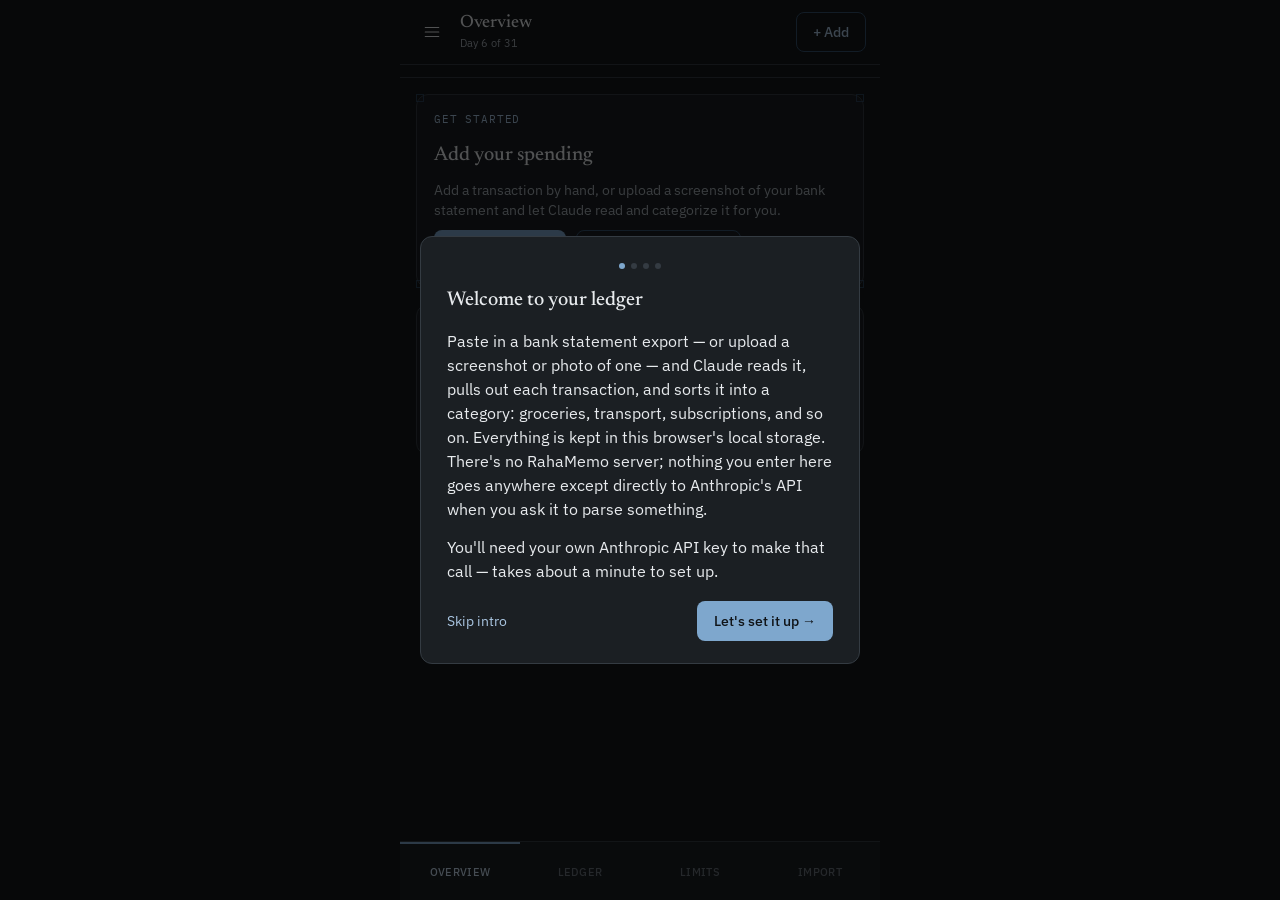
==== commit 3e288202: "Self-host fonts instead of loading from Google Downloads the actual Newsreader/IBM Plex Sans/IBM Ple" ====
--- a/app.html
+++ b/app.html
@@ -3,10 +3,9 @@
 <head>
 <meta charset="UTF-8">
 <meta name="viewport" content="width=device-width, initial-scale=1.0">
-<meta http-equiv="Content-Security-Policy" content="default-src 'self'; script-src 'self' 'unsafe-inline'; style-src 'self' 'unsafe-inline' https://fonts.googleapis.com; font-src https://fonts.gstatic.com; img-src 'self' data:; connect-src https://api.anthropic.com; base-uri 'self'; form-action 'none'; object-src 'none';">
+<meta http-equiv="Content-Security-Policy" content="default-src 'self'; script-src 'self' 'unsafe-inline'; style-src 'self' 'unsafe-inline'; font-src 'self'; img-src 'self' data:; connect-src https://api.anthropic.com; base-uri 'self'; form-action 'none'; object-src 'none';">
 <title>RahaMemo — your ledger</title>
-<link rel="preconnect" href="https://fonts.googleapis.com">
-<link href="https://fonts.googleapis.com/css2?family=Newsreader:ital,opsz,wght@0,6..72,400;0,6..72,500;0,6..72,600;1,6..72,400&family=IBM+Plex+Sans:wght@400;500;600&family=IBM+Plex+Mono:wght@400;500&display=swap" rel="stylesheet">
+<link href="fonts.css" rel="stylesheet">
 <style>
   :root{
     --bg:#14171a;
--- a/fonts.css
+++ b/fonts.css
@@ -0,0 +1,162 @@
+/* latin-ext */
+@font-face {
+  font-family: 'IBM Plex Mono';
+  font-style: normal;
+  font-weight: 400;
+  font-display: swap;
+  src: url(./fonts/ibm-plex-mono-normal-400-latin-ext.woff2) format('woff2');
+  unicode-range: U+0100-02BA, U+02BD-02C5, U+02C7-02CC, U+02CE-02D7, U+02DD-02FF, U+0304, U+0308, U+0329, U+1D00-1DBF, U+1E00-1E9F, U+1EF2-1EFF, U+2020, U+20A0-20AB, U+20AD-20C0, U+2113, U+2C60-2C7F, U+A720-A7FF;
+}
+/* latin */
+@font-face {
+  font-family: 'IBM Plex Mono';
+  font-style: normal;
+  font-weight: 400;
+  font-display: swap;
+  src: url(./fonts/ibm-plex-mono-normal-400-latin.woff2) format('woff2');
+  unicode-range: U+0000-00FF, U+0131, U+0152-0153, U+02BB-02BC, U+02C6, U+02DA, U+02DC, U+0304, U+0308, U+0329, U+2000-206F, U+20AC, U+2122, U+2191, U+2193, U+2212, U+2215, U+FEFF, U+FFFD;
+}
+/* latin-ext */
+@font-face {
+  font-family: 'IBM Plex Mono';
+  font-style: normal;
+  font-weight: 500;
+  font-display: swap;
+  src: url(./fonts/ibm-plex-mono-normal-500-latin-ext.woff2) format('woff2');
+  unicode-range: U+0100-02BA, U+02BD-02C5, U+02C7-02CC, U+02CE-02D7, U+02DD-02FF, U+0304, U+0308, U+0329, U+1D00-1DBF, U+1E00-1E9F, U+1EF2-1EFF, U+2020, U+20A0-20AB, U+20AD-20C0, U+2113, U+2C60-2C7F, U+A720-A7FF;
+}
+/* latin */
+@font-face {
+  font-family: 'IBM Plex Mono';
+  font-style: normal;
+  font-weight: 500;
+  font-display: swap;
+  src: url(./fonts/ibm-plex-mono-normal-500-latin.woff2) format('woff2');
+  unicode-range: U+0000-00FF, U+0131, U+0152-0153, U+02BB-02BC, U+02C6, U+02DA, U+02DC, U+0304, U+0308, U+0329, U+2000-206F, U+20AC, U+2122, U+2191, U+2193, U+2212, U+2215, U+FEFF, U+FFFD;
+}
+/* latin-ext */
+@font-face {
+  font-family: 'IBM Plex Sans';
+  font-style: normal;
+  font-weight: 400;
+  font-display: swap;
+  src: url(./fonts/ibm-plex-sans-normal-400-latin-ext.woff2) format('woff2');
+  unicode-range: U+0100-02BA, U+02BD-02C5, U+02C7-02CC, U+02CE-02D7, U+02DD-02FF, U+0304, U+0308, U+0329, U+1D00-1DBF, U+1E00-1E9F, U+1EF2-1EFF, U+2020, U+20A0-20AB, U+20AD-20C0, U+2113, U+2C60-2C7F, U+A720-A7FF;
+}
+/* latin */
+@font-face {
+  font-family: 'IBM Plex Sans';
+  font-style: normal;
+  font-weight: 400;
+  font-display: swap;
+  src: url(./fonts/ibm-plex-sans-normal-400-latin.woff2) format('woff2');
+  unicode-range: U+0000-00FF, U+0131, U+0152-0153, U+02BB-02BC, U+02C6, U+02DA, U+02DC, U+0304, U+0308, U+0329, U+2000-206F, U+20AC, U+2122, U+2191, U+2193, U+2212, U+2215, U+FEFF, U+FFFD;
+}
+/* latin-ext */
+@font-face {
+  font-family: 'IBM Plex Sans';
+  font-style: normal;
+  font-weight: 500;
+  font-display: swap;
+  src: url(./fonts/ibm-plex-sans-normal-400-latin-ext.woff2) format('woff2');
+  unicode-range: U+0100-02BA, U+02BD-02C5, U+02C7-02CC, U+02CE-02D7, U+02DD-02FF, U+0304, U+0308, U+0329, U+1D00-1DBF, U+1E00-1E9F, U+1EF2-1EFF, U+2020, U+20A0-20AB, U+20AD-20C0, U+2113, U+2C60-2C7F, U+A720-A7FF;
+}
+/* latin */
+@font-face {
+  font-family: 'IBM Plex Sans';
+  font-style: normal;
+  font-weight: 500;
+  font-display: swap;
+  src: url(./fonts/ibm-plex-sans-normal-400-latin.woff2) format('woff2');
+  unicode-range: U+0000-00FF, U+0131, U+0152-0153, U+02BB-02BC, U+02C6, U+02DA, U+02DC, U+0304, U+0308, U+0329, U+2000-206F, U+20AC, U+2122, U+2191, U+2193, U+2212, U+2215, U+FEFF, U+FFFD;
+}
+/* latin-ext */
+@font-face {
+  font-family: 'IBM Plex Sans';
+  font-style: normal;
+  font-weight: 600;
+  font-display: swap;
+  src: url(./fonts/ibm-plex-sans-normal-400-latin-ext.woff2) format('woff2');
+  unicode-range: U+0100-02BA, U+02BD-02C5, U+02C7-02CC, U+02CE-02D7, U+02DD-02FF, U+0304, U+0308, U+0329, U+1D00-1DBF, U+1E00-1E9F, U+1EF2-1EFF, U+2020, U+20A0-20AB, U+20AD-20C0, U+2113, U+2C60-2C7F, U+A720-A7FF;
+}
+/* latin */
+@font-face {
+  font-family: 'IBM Plex Sans';
+  font-style: normal;
+  font-weight: 600;
+  font-display: swap;
+  src: url(./fonts/ibm-plex-sans-normal-400-latin.woff2) format('woff2');
+  unicode-range: U+0000-00FF, U+0131, U+0152-0153, U+02BB-02BC, U+02C6, U+02DA, U+02DC, U+0304, U+0308, U+0329, U+2000-206F, U+20AC, U+2122, U+2191, U+2193, U+2212, U+2215, U+FEFF, U+FFFD;
+}
+/* latin-ext */
+@font-face {
+  font-family: 'Newsreader';
+  font-style: italic;
+  font-weight: 400;
+  font-display: swap;
+  src: url(./fonts/newsreader-italic-400-latin-ext.woff2) format('woff2');
+  unicode-range: U+0100-02BA, U+02BD-02C5, U+02C7-02CC, U+02CE-02D7, U+02DD-02FF, U+0304, U+0308, U+0329, U+1D00-1DBF, U+1E00-1E9F, U+1EF2-1EFF, U+2020, U+20A0-20AB, U+20AD-20C0, U+2113, U+2C60-2C7F, U+A720-A7FF;
+}
+/* latin */
+@font-face {
+  font-family: 'Newsreader';
+  font-style: italic;
+  font-weight: 400;
+  font-display: swap;
+  src: url(./fonts/newsreader-italic-400-latin.woff2) format('woff2');
+  unicode-range: U+0000-00FF, U+0131, U+0152-0153, U+02BB-02BC, U+02C6, U+02DA, U+02DC, U+0304, U+0308, U+0329, U+2000-206F, U+20AC, U+2122, U+2191, U+2193, U+2212, U+2215, U+FEFF, U+FFFD;
+}
+/* latin-ext */
+@font-face {
+  font-family: 'Newsreader';
+  font-style: normal;
+  font-weight: 400;
+  font-display: swap;
+  src: url(./fonts/newsreader-normal-400-latin-ext.woff2) format('woff2');
+  unicode-range: U+0100-02BA, U+02BD-02C5, U+02C7-02CC, U+02CE-02D7, U+02DD-02FF, U+0304, U+0308, U+0329, U+1D00-1DBF, U+1E00-1E9F, U+1EF2-1EFF, U+2020, U+20A0-20AB, U+20AD-20C0, U+2113, U+2C60-2C7F, U+A720-A7FF;
+}
+/* latin */
+@font-face {
+  font-family: 'Newsreader';
+  font-style: normal;
+  font-weight: 400;
+  font-display: swap;
+  src: url(./fonts/newsreader-normal-400-latin.woff2) format('woff2');
+  unicode-range: U+0000-00FF, U+0131, U+0152-0153, U+02BB-02BC, U+02C6, U+02DA, U+02DC, U+0304, U+0308, U+0329, U+2000-206F, U+20AC, U+2122, U+2191, U+2193, U+2212, U+2215, U+FEFF, U+FFFD;
+}
+/* latin-ext */
+@font-face {
+  font-family: 'Newsreader';
+  font-style: normal;
+  font-weight: 500;
+  font-display: swap;
+  src: url(./fonts/newsreader-normal-400-latin-ext.woff2) format('woff2');
+  unicode-range: U+0100-02BA, U+02BD-02C5, U+02C7-02CC, U+02CE-02D7, U+02DD-02FF, U+0304, U+0308, U+0329, U+1D00-1DBF, U+1E00-1E9F, U+1EF2-1EFF, U+2020, U+20A0-20AB, U+20AD-20C0, U+2113, U+2C60-2C7F, U+A720-A7FF;
+}
+/* latin */
+@font-face {
+  font-family: 'Newsreader';
+  font-style: normal;
+  font-weight: 500;
+  font-display: swap;
+  src: url(./fonts/newsreader-normal-400-latin.woff2) format('woff2');
+  unicode-range: U+0000-00FF, U+0131, U+0152-0153, U+02BB-02BC, U+02C6, U+02DA, U+02DC, U+0304, U+0308, U+0329, U+2000-206F, U+20AC, U+2122, U+2191, U+2193, U+2212, U+2215, U+FEFF, U+FFFD;
+}
+/* latin-ext */
+@font-face {
+  font-family: 'Newsreader';
+  font-style: normal;
+  font-weight: 600;
+  font-display: swap;
+  src: url(./fonts/newsreader-normal-400-latin-ext.woff2) format('woff2');
+  unicode-range: U+0100-02BA, U+02BD-02C5, U+02C7-02CC, U+02CE-02D7, U+02DD-02FF, U+0304, U+0308, U+0329, U+1D00-1DBF, U+1E00-1E9F, U+1EF2-1EFF, U+2020, U+20A0-20AB, U+20AD-20C0, U+2113, U+2C60-2C7F, U+A720-A7FF;
+}
+/* latin */
+@font-face {
+  font-family: 'Newsreader';
+  font-style: normal;
+  font-weight: 600;
+  font-display: swap;
+  src: url(./fonts/newsreader-normal-400-latin.woff2) format('woff2');
+  unicode-range: U+0000-00FF, U+0131, U+0152-0153, U+02BB-02BC, U+02C6, U+02DA, U+02DC, U+0304, U+0308, U+0329, U+2000-206F, U+20AC, U+2122, U+2191, U+2193, U+2212, U+2215, U+FEFF, U+FFFD;
+}
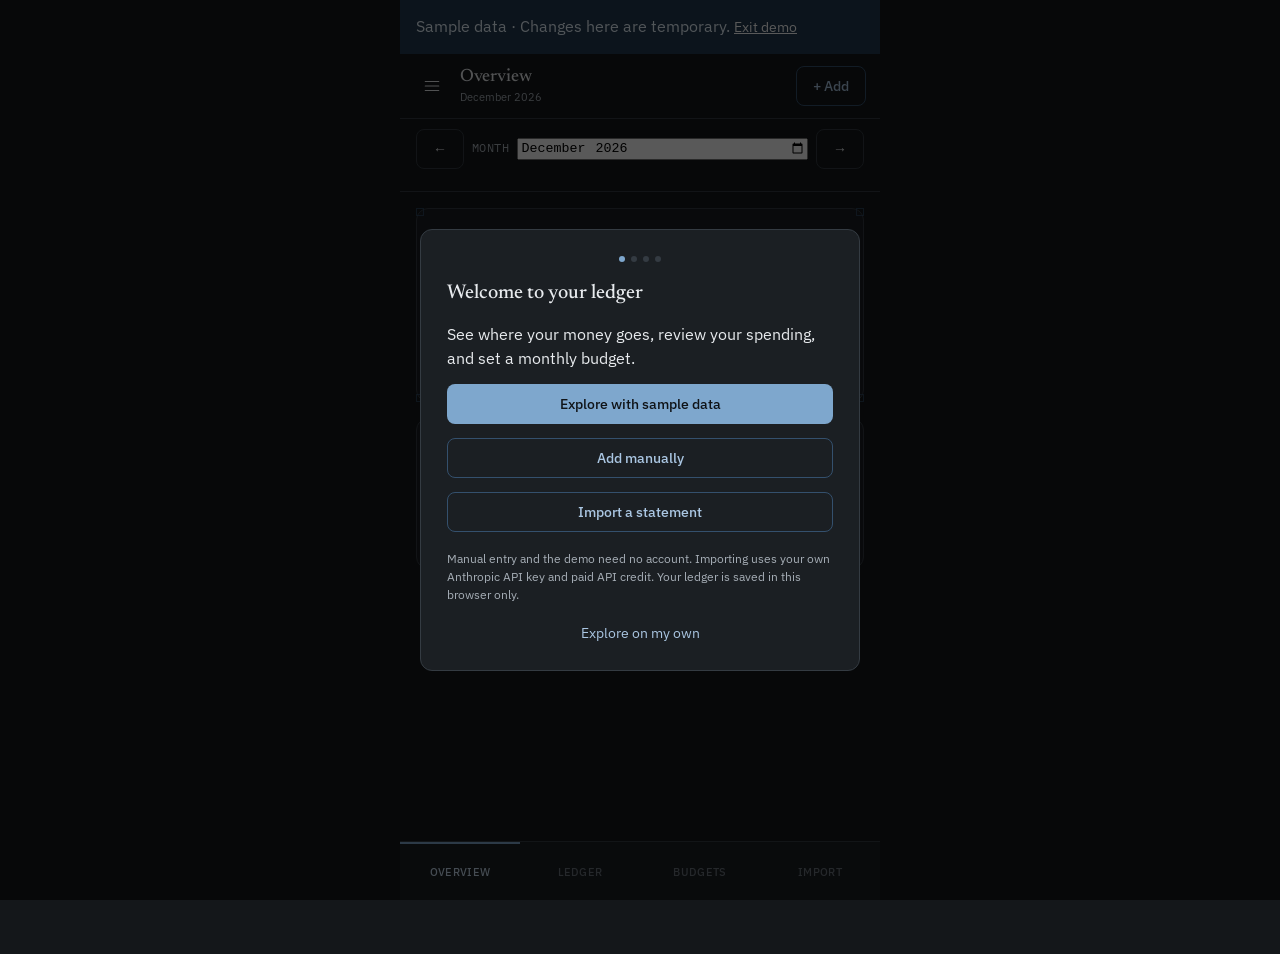
==== commit b4e704a6: "Improve ledger UX, backups, EUR accounts and internal transfers" ====
--- a/app.html
+++ b/app.html
@@ -29,7 +29,7 @@
     --radius:12px;
   }
   *{box-sizing:border-box;}
-  html,body{margin:0;padding:0;}
+  html,body{margin:0;padding:0;overflow-x:hidden;}
   body{
     background:var(--bg);
     color:var(--text);
@@ -43,7 +43,9 @@
   button{font-family:inherit;}
 
   /* ---- shell ---- */
-  .shell{max-width:480px;margin:0 auto;min-height:100vh;display:flex;flex-direction:column;position:relative;padding-bottom:70px;}
+  .shell{max-width:480px;margin:0 auto;min-height:100vh;display:flex;flex-direction:column;position:relative;padding-bottom:70px;min-width:0;}
+  .shell, .viewport, .view, .card, .col, .row{min-width:0;}
+  .row{flex-wrap:wrap;}
 
   .appbar{
     position:sticky;top:0;z-index:5;
@@ -203,6 +205,32 @@
   .settings-panel{width:min(360px, 90vw);height:100%;background:var(--surface);border-left:1px solid var(--divider);padding:20px;overflow-y:auto;display:flex;flex-direction:column;gap:16px;}
   .settings-footer{display:flex;flex-direction:column;gap:8px;padding-top:14px;border-top:1px solid var(--divider);font-size:12.5px;color:var(--text-soft);}
 
+  /* compact dropdown anchored top-left, under the hamburger button */
+  .menu-overlay{justify-content:flex-start;align-items:flex-start;background:rgba(0,0,0,.4);}
+  .menu-panel{
+    width:min(220px, 62vw);height:auto;max-height:70vh;margin:56px 0 0 14px;
+    background:var(--surface);border:1px solid var(--divider);border-radius:var(--radius);
+    padding:10px;overflow-y:auto;display:flex;flex-direction:column;gap:8px;
+    box-shadow:0 14px 36px rgba(0,0,0,.4);
+  }
+
+  .menu-row{
+    display:flex;flex-direction:column;align-items:flex-start;gap:3px;
+    width:100%;text-align:left;background:var(--surface-2);border:1px solid var(--divider);
+    border-radius:8px;padding:14px 16px;cursor:pointer;
+  }
+  .menu-row:hover{border-color:var(--accent);}
+  .menu-row-title{font-size:15px;font-weight:500;color:var(--text);}
+  .menu-row-sub{font-size:12px;color:var(--text-soft);}
+
+  .qa-entry{border:1px solid var(--divider);border-radius:8px;padding:10px 14px;}
+  .qa-entry summary{cursor:pointer;font-size:13.5px;font-weight:500;list-style:none;color:var(--text);text-transform:none;letter-spacing:normal;font-family:'IBM Plex Sans', sans-serif;}
+  .qa-entry summary::-webkit-details-marker{display:none;}
+  .qa-entry summary::before{content:"+ ";color:var(--accent-700);}
+  .qa-entry[open] summary::before{content:"– ";}
+  .qa-entry p{margin:8px 0 0;font-size:13px;color:var(--text-soft);}
+  .qa-entry code{font-family:'IBM Plex Mono', monospace;background:var(--surface-2);padding:1px 5px;border-radius:4px;font-size:12px;}
+
   .onboard-overlay{align-items:center;justify-content:center;background:rgba(0,0,0,.65);padding:20px;}
   .onboard-modal{background:var(--surface);border:1px solid var(--divider);border-radius:var(--radius);max-width:440px;width:100%;padding:26px 26px 22px;display:flex;flex-direction:column;gap:16px;max-height:90vh;overflow-y:auto;}
   .onboard-step{display:none;flex-direction:column;gap:14px;}
@@ -216,9 +244,53 @@
   @media (max-width:420px){
     .review-grid, .edit-grid{grid-template-columns:1fr;}
   }
+  .budget-actions{position:sticky;bottom:76px;padding:12px;background:var(--surface);border:1px solid var(--divider);border-radius:12px;display:flex;gap:8px;flex-wrap:wrap;z-index:5;}
+  .category-name-input:disabled{opacity:1;background:transparent;border-color:transparent;color:var(--text);}
+  .filter-row{scrollbar-width:thin;}
+  button.tag{font:inherit;cursor:pointer;min-height:40px;}
+  #demoBanner{padding:12px 16px;background:#243b50;color:#e6f2fc;max-width:480px;margin:auto;}
+  #demoBanner .btn-text{color:#fff;text-decoration:underline;}
+  .manual-dialog{background:var(--surface);color:var(--text);border:1px solid var(--divider);border-radius:14px;width:calc(100% - 32px);max-width:440px;padding:24px;max-height:90dvh;overflow:auto;}
+  .manual-dialog::backdrop{background:rgba(0,0,0,.7);}
+  .manual-dialog form{display:flex;flex-direction:column;gap:14px;}
+  .manual-dialog label{display:block;margin-bottom:6px;}
+  .empty-state .btn-row{justify-content:center;margin:16px 0;}
+  :focus-visible{outline:2px solid var(--accent);outline-offset:3px;}
 </style>
 </head>
 <body>
+<div id="demoBanner" class="hidden" role="status">Sample data · Changes here are temporary. <button class="btn-text" data-action="exitDemo">Exit demo</button></div>
+<dialog id="accountDialog" class="manual-dialog" aria-labelledby="accountTitle"><form id="accountForm" class="col" style="gap:14px"><h2 id="accountTitle">Add your EUR account</h2><label for="accountName">Account name</label><input id="accountName" required maxlength="60" placeholder="e.g. Main account or Savings"><p class="hint">Use a nickname. No account number or bank connection is needed.</p><p id="accountError" role="alert"></p><div class="btn-row"><button class="btn btn-primary" type="submit">Add account</button><button class="btn btn-secondary" type="button" data-action="cancelAccount">Cancel</button></div></form></dialog>
+<dialog id="restoreDialog" class="manual-dialog" aria-labelledby="restoreTitle">
+  <div class="col" style="gap:14px"><h2 id="restoreTitle">Review your backup</h2><p id="backupSummary"></p>
+  <p class="hint">Merge adds transactions and missing categories, skips matching transactions, and keeps your current budget and settings. Replace restores the backup’s transactions, categories, budget, limits, and currency. Your API key stays unchanged.</p>
+  <button class="btn btn-ghost" data-action="exportBackup">Download current data first</button>
+  <button class="btn btn-primary" data-action="mergeBackup">Merge with my data</button><button class="btn btn-secondary" data-action="replaceBackup">Replace my data…</button>
+  <p id="restoreStatus" role="alert"></p><button class="btn-text" data-action="cancelBackup">Cancel</button></div>
+</dialog>
+<dialog id="addDialog" class="manual-dialog" aria-labelledby="addTitle">
+  <div class="col" style="gap:14px;">
+    <h2 id="addTitle">Add transactions</h2>
+    <button class="btn btn-primary" data-action="addManually">Add manually</button>
+    <button class="btn btn-secondary" data-action="importScreenshots">Import screenshots</button>
+    <p class="hint">Select one or more screenshots. Review them in Import, then choose Parse when you’re ready.</p>
+    <button class="btn-text" data-action="cancelAdd">Cancel</button>
+  </div>
+</dialog>
+<input type="file" id="screenshotInput" accept="image/png,image/jpeg,image/webp,image/gif" multiple hidden>
+<dialog id="manualDialog" class="manual-dialog" aria-labelledby="manualTitle">
+  <form id="manualForm">
+    <h2 id="manualTitle">Add a transaction</h2>
+    <p class="hint">Saved only when you choose Save transaction.</p>
+    <div><label for="manualType">Transaction type</label><select id="manualType"><option value="expense">Expense</option><option value="income">Income</option><option value="transfer">Transfer (excluded from spending)</option></select></div>
+    <div class="edit-grid"><div><label for="manualDate">Date</label><input id="manualDate" type="date" required></div><div><label for="manualAmount">Amount</label><input id="manualAmount" type="number" inputmode="decimal" min="0.01" step="0.01" required></div></div>
+    <div><label for="manualMerchant">Merchant or description</label><input id="manualMerchant" maxlength="160" required></div>
+    <div><label for="manualAccount">Account (EUR)</label><select id="manualAccount"></select><button type="button" class="btn-text" data-action="newAccount">Add an account</button></div>
+    <div><label for="manualCategory">Category</label><select id="manualCategory"></select></div>
+    <p id="manualError" class="hint" role="alert"></p>
+    <div class="btn-row"><button type="submit" class="btn btn-primary">Save transaction</button><button id="manualCancel" type="button" class="btn btn-secondary">Cancel</button></div>
+  </form>
+</dialog>
 
   <div class="shell">
     <header class="appbar" id="appbar"></header>
@@ -274,8 +346,16 @@
         <button class="btn btn-ghost" id="forgetKeyBtn">Forget key</button>
       </div>
       <div class="col" style="border-top:1px solid var(--divider);padding-top:14px;gap:8px;">
+        <h3>My EUR accounts</h3><p id="accountList" class="hint"></p><button class="btn btn-secondary" data-action="newAccount">Add an account</button>
+        <h3>Backup &amp; restore</h3>
+        <p class="hint">Saved in this browser only. Download a backup to keep a copy or move to another device. Backups contain financial data; keep the file somewhere private. API keys are never included.</p>
+        <div class="btn-row"><button class="btn btn-secondary" data-action="exportBackup">Download backup</button><button class="btn btn-secondary" data-action="selectBackup">Restore from file</button></div>
+        <input id="backupFile" type="file" accept=".json,application/json" hidden>
+        <p id="backupStatus" role="status" class="hint"></p>
+      </div>
+      <div class="col" style="border-top:1px solid var(--divider);padding-top:14px;gap:8px;">
         <span class="kq" style="color:var(--red);">Danger zone</span>
-        <p class="hint" style="margin-top:0;">Permanently delete every transaction, budget, limit, and custom category stored in this browser. Your API key and preferences are kept — use "Forget key" separately for that.</p>
+        <p class="hint" style="margin-top:0;">Permanently delete every transaction, account, budget, limit, and custom category stored in this browser. Your API key and preferences are kept — use "Forget key" separately for that.</p>
         <button class="btn btn-danger" id="clearAllBtn">Clear all data</button>
       </div>
       <div class="settings-footer">
@@ -286,6 +366,62 @@
     </div>
   </div>
 
+  <div class="overlay menu-overlay hidden" id="menuOverlay">
+    <div class="menu-panel">
+      <div class="row between" style="padding:2px 2px 0;">
+        <div class="k">Menu</div>
+        <button class="icon-btn" id="menuCloseBtn" aria-label="Close">✕</button>
+      </div>
+      <button type="button" class="menu-row" data-action="openSettingsFromMenu">
+        <span class="menu-row-title">Settings</span>
+        <span class="menu-row-sub">API key, model, currency, data</span>
+      </button>
+      <button type="button" class="menu-row" data-action="openQAFromMenu">
+        <span class="menu-row-title">Q&amp;A</span>
+        <span class="menu-row-sub">Troubleshooting &amp; common questions</span>
+      </button>
+    </div>
+  </div>
+
+  <div class="overlay settings-overlay hidden" id="qaOverlay">
+    <div class="settings-panel">
+      <div class="row between">
+        <div class="k">Q&amp;A</div>
+        <button class="icon-btn" id="qaCloseBtn" aria-label="Close">✕</button>
+      </div>
+      <div class="col" style="gap:10px;">
+        <details class="qa-entry">
+          <summary>Which API key do I use — the one starting "sk-ant-" or "apikey_"?</summary>
+          <p>Use the one starting with <code>sk-ant-</code> — that's the actual secret. The <code>apikey_</code> value is just that key's ID, shown for reference in the console; it isn't a valid credential and will fail with "invalid x-api-key" if pasted here.</p>
+        </details>
+        <details class="qa-entry">
+          <summary>It says "invalid x-api-key" — what's wrong?</summary>
+          <p>Usually one of: you pasted the <code>apikey_</code> ID instead of the <code>sk-ant-</code> secret (see above), the copy was incomplete, or the key was revoked. Anthropic only shows a key's full secret once, right when it's created — if you didn't copy it then, create a new key and copy it immediately when it appears.</p>
+        </details>
+        <details class="qa-entry">
+          <summary>It says "No transactions found" — is something broken?</summary>
+          <p>No — that means the request worked and Claude looked at your text, it just didn't find anything that looked like transaction lines. During setup, try "Use example text" first, or paste a few real transaction lines from a statement.</p>
+        </details>
+        <details class="qa-entry">
+          <summary>Do I need a Claude.ai subscription?</summary>
+          <p>No. The Claude.ai chat subscription and API access are separate products with separate billing. You just need a free account at <a href="https://console.anthropic.com" target="_blank" rel="noopener">console.anthropic.com</a> with a payment method attached.</p>
+        </details>
+        <details class="qa-entry">
+          <summary>How much does parsing a statement cost?</summary>
+          <p>A few cents at most. The API bills per token, not a subscription — a typical statement (20–30 transactions) runs roughly $0.01–$0.05 depending on which model you pick in Settings. Haiku is cheapest, Opus is most capable.</p>
+        </details>
+        <details class="qa-entry">
+          <summary>How do I delete a transaction?</summary>
+          <p>Go to the Ledger tab and tap any row — an edit panel opens below it with a red Delete button.</p>
+        </details>
+        <details class="qa-entry">
+          <summary>Is my data private?</summary>
+          <p>Yes — RahaMemo has no backend or database. Everything is stored only in this browser's localStorage. Statement text or screenshots go straight from your browser to Anthropic's API using your own key, and nowhere else.</p>
+        </details>
+      </div>
+    </div>
+  </div>
+
   <div class="overlay onboard-overlay hidden" id="onboardOverlay">
     <div class="onboard-modal">
       <div class="onboard-dots" id="onboardDots">
@@ -294,12 +430,13 @@
 
       <div class="onboard-step" data-step="0">
         <h2>Welcome to your ledger</h2>
-        <p>Paste in a bank statement export — or upload a screenshot or photo of one — and Claude reads it, pulls out each transaction, and sorts it into a category: groceries, transport, subscriptions, and so on. Everything is kept in this browser's local storage. There's no RahaMemo server; nothing you enter here goes anywhere except directly to Anthropic's API when you ask it to parse something.</p>
-        <p>You'll need your own Anthropic API key to make that call — takes about a minute to set up.</p>
-        <div class="onboard-nav">
-          <button class="btn-text" id="onbSkipIntro">Skip intro</button>
-          <button class="btn btn-primary" id="onbToStep1">Let's set it up →</button>
-        </div>
+        <p>See where your money goes, review your spending, and set a monthly budget.</p>
+        <button class="btn btn-primary" data-action="startDemo">Explore with sample data</button>
+        <button class="btn btn-secondary" id="onbManual">Add manually</button>
+        <button class="btn btn-secondary" id="onbToStep1">Import a statement</button>
+        <p class="hint">Manual entry and the demo need no account. Importing uses your own Anthropic API key and paid API credit. Your ledger is saved in this browser only.</p>
+        <button class="btn-text" id="onbSkipIntro">Explore on my own</button>
+
       </div>
 
       <div class="onboard-step" data-step="1">
@@ -352,7 +489,7 @@
 
       <div class="onboard-step" data-step="3">
         <h2>You're all set</h2>
-        <p>Your key and preferences are saved in this browser. Any transactions you just parsed are already in the Ledger tab — tap a row to edit or recategorize it. Set a monthly budget and per-category limits any time from the Limits tab. You can replay this guide from Settings.</p>
+        <p>Your ledger is ready. Review imported transactions before confirming them. You can add an API key later in Settings. Set a monthly budget and per-category limits any time from the Budgets tab. You can replay this guide from Settings.</p>
         <div class="onboard-nav" style="justify-content:flex-end;">
           <button class="btn btn-primary" id="onbFinish">Go to my ledger</button>
         </div>
@@ -368,12 +505,20 @@
   var LS_KEY_API = "rahamemo_api_key";
   var LS_KEY_MODEL = "rahamemo_model";
   var LS_KEY_CURRENCY = "rahamemo_currency";
+  var LS_KEY_ACCOUNTS = "rahamemo_accounts";
   var LS_KEY_TX = "rahamemo_transactions";
   var LS_KEY_BUDGET = "rahamemo_budget";
   var LS_KEY_LIMITS = "rahamemo_category_limits";
   var LS_KEY_CATEGORIES = "rahamemo_categories";
   var LS_KEY_ONBOARDED = "rahamemo_onboarded";
 
+  var demoData = null;
+  var financialKeys = [LS_KEY_ACCOUNTS, LS_KEY_TX, LS_KEY_BUDGET, LS_KEY_LIMITS, LS_KEY_CATEGORIES];
+  var dataStore = {
+    getItem: function(key){ return demoData && financialKeys.indexOf(key) >= 0 ? (demoData[key] || null) : localStorage.getItem(key); },
+    setItem: function(key, value){ if(demoData && financialKeys.indexOf(key) >= 0) demoData[key] = value; else localStorage.setItem(key, value); },
+    removeItem: function(key){ if(demoData && financialKeys.indexOf(key) >= 0) delete demoData[key]; else localStorage.removeItem(key); }
+  };
   var DEFAULT_CATEGORIES = ["Groceries","Transport","Subscriptions","Dining","Shopping","Utilities","Health","Entertainment","Income","Transfer","Other"];
   var PROTECTED_CATEGORIES = ["Transfer","Other"]; // relied on by name elsewhere (transfer-exclusion, fallback bucket)
   var CATEGORIES = loadCategoriesFromStorage();
@@ -383,16 +528,18 @@
   var TAB_VIEWS = [
     { view: "overview", label: "Overview" },
     { view: "ledger", label: "Ledger" },
-    { view: "limits", label: "Limits" },
+    { view: "limits", label: "Budgets" },
     { view: "import", label: "Import" }
   ];
 
   // ---------- in-memory state ----------
   var state = {
+    month: null,
     view: "overview",
     previousView: "overview",
     category: null,
     ledgerFilter: "All",
+    importAccount: "",
     ledgerSearchOpen: false,
     ledgerSearch: "",
     editingTxId: null,
@@ -426,6 +573,10 @@
 
       settingsOverlay: q("settingsOverlay"),
       settingsCloseBtn: q("settingsCloseBtn"),
+      menuOverlay: q("menuOverlay"),
+      menuCloseBtn: q("menuCloseBtn"),
+      qaOverlay: q("qaOverlay"),
+      qaCloseBtn: q("qaCloseBtn"),
       apiKeyInput: q("apiKeyInput"),
       modelSelect: q("modelSelect"),
       currencyInput: q("currencyInput"),
@@ -480,11 +631,12 @@
     refreshKeyStatus();
   }
   function clearAllData(){
-    if(!confirm("Delete every transaction, budget, limit, and custom category stored in this browser? This can't be undone.")) return;
-    localStorage.removeItem(LS_KEY_TX);
-    localStorage.removeItem(LS_KEY_BUDGET);
-    localStorage.removeItem(LS_KEY_LIMITS);
-    localStorage.removeItem(LS_KEY_CATEGORIES);
+    if(!confirm("Delete every transaction, account, budget, limit, and custom category stored in this browser? This can't be undone.")) return;
+    dataStore.removeItem(LS_KEY_ACCOUNTS);
+    dataStore.removeItem(LS_KEY_TX);
+    dataStore.removeItem(LS_KEY_BUDGET);
+    dataStore.removeItem(LS_KEY_LIMITS);
+    dataStore.removeItem(LS_KEY_CATEGORIES);
     CATEGORIES.length = 0;
     DEFAULT_CATEGORIES.forEach(function(c){ CATEGORIES.push(c); });
     pendingReview = [];
@@ -509,25 +661,25 @@
   }
 
   // ---------- budget & limits ----------
-  function loadBudget(){ return Number(localStorage.getItem(LS_KEY_BUDGET)) || 0; }
-  function saveBudget(v){ localStorage.setItem(LS_KEY_BUDGET, String(v)); }
+  function loadBudget(){ return Number(dataStore.getItem(LS_KEY_BUDGET)) || 0; }
+  function saveBudget(v){ dataStore.setItem(LS_KEY_BUDGET, String(v)); }
   function loadLimits(){
-    try{ return JSON.parse(localStorage.getItem(LS_KEY_LIMITS) || "{}"); }
+    try{ return JSON.parse(dataStore.getItem(LS_KEY_LIMITS) || "{}"); }
     catch(e){ return {}; }
   }
-  function saveLimits(obj){ localStorage.setItem(LS_KEY_LIMITS, JSON.stringify(obj)); }
+  function saveLimits(obj){ dataStore.setItem(LS_KEY_LIMITS, JSON.stringify(obj)); }
 
   // ---------- categories ----------
   function loadCategoriesFromStorage(){
     try{
-      var raw = localStorage.getItem(LS_KEY_CATEGORIES);
+      var raw = dataStore.getItem(LS_KEY_CATEGORIES);
       if(!raw) return DEFAULT_CATEGORIES.slice();
       var parsed = JSON.parse(raw);
       return Array.isArray(parsed) && parsed.length ? parsed : DEFAULT_CATEGORIES.slice();
     }catch(e){ return DEFAULT_CATEGORIES.slice(); }
   }
   function persistCategories(){
-    localStorage.setItem(LS_KEY_CATEGORIES, JSON.stringify(CATEGORIES));
+    dataStore.setItem(LS_KEY_CATEGORIES, JSON.stringify(CATEGORIES));
   }
   function isProtectedCategory(name){ return PROTECTED_CATEGORIES.indexOf(name) >= 0; }
   function categoryExists(name){
@@ -594,15 +746,15 @@
   // ---------- transactions store ----------
   function loadTransactions(){
     try{
-      var raw = localStorage.getItem(LS_KEY_TX);
+      var raw = dataStore.getItem(LS_KEY_TX);
       return raw ? JSON.parse(raw) : [];
     }catch(e){ return []; }
   }
   function saveTransactions(list){
-    localStorage.setItem(LS_KEY_TX, JSON.stringify(list));
+    dataStore.setItem(LS_KEY_TX, JSON.stringify(list));
   }
   function txKey(t){
-    return [t.date, (t.merchant||"").toLowerCase().trim(), Number(t.amount).toFixed(2)].join("|");
+    return [t.account || "", t.date, (t.merchant||"").toLowerCase().trim(), Number(t.amount).toFixed(2)].join("|");
   }
   function mergeTransactions(existing, incoming){
     var seen = {};
@@ -614,6 +766,7 @@
       seen[k] = true;
       existing.push({
         id: makeId("tx"),
+        account: t.account || "",
         date: t.date || "",
         merchant: t.merchant || "(unknown)",
         category: CATEGORIES.indexOf(t.category) >= 0 ? t.category : "Other",
@@ -627,19 +780,137 @@
     var list = loadTransactions();
     var idx = list.findIndex(function(t){ return t.id === id; });
     if(idx === -1) return;
+    if(list[idx].transferGroup) unlinkTransfer(list, list[idx].transferGroup);
     list[idx][field] = value;
     saveTransactions(list);
   }
   function deleteTx(id){
-    var list = loadTransactions().filter(function(t){ return t.id !== id; });
+    var list=loadTransactions(); var target=list.find(function(t){return t.id===id;}); if(target && target.transferGroup) unlinkTransfer(list,target.transferGroup);
+    list = list.filter(function(t){ return t.id !== id; });
     saveTransactions(list);
   }
-  function addManualRow(){
-    var list = loadTransactions();
-    var id = makeId("tx");
-    list.push({ id: id, date: todayIso(), merchant: "New transaction", category: "Other", amount: 0 });
-    saveTransactions(list);
-    return id;
+
+  function openManual(){
+    q('manualForm').reset();
+    q('manualDate').value = todayIso();
+    q('manualError').textContent = '';
+    q('manualCategory').innerHTML = CATEGORIES.filter(function(c){ return c !== 'Income' && c !== 'Transfer'; }).map(function(c){ return '<option>' + escapeHtml(c) + '</option>'; }).join('');
+    q('manualCategory').value = 'Other';
+    q('manualCategory').disabled = false;
+    q('manualAccount').innerHTML=accountOptions('');
+    q('manualDialog').showModal();
+  }
+  function startDemo(){
+    state.month = null;
+    if(demoData) return;
+    demoData = {};
+    CATEGORIES = DEFAULT_CATEGORIES.slice();
+    var month = currentMonthKey();
+    var examples = [['Coop Tallinn','Groceries',-43.80],['Monthly salary','Income',2400],['City transport','Transport',-30],['Coffee with friends','Dining',-18.50],['Music subscription','Subscriptions',-10.99],['Weekly groceries','Groceries',-62.40],['Electricity','Utilities',-74],['Bookshop','Shopping',-24]];
+    saveTransactions(examples.map(function(row,i){ return {id:'demo-'+i,date:month+'-'+pad2(Math.max(1,dayOfMonth()-i)),merchant:row[0],category:row[1],amount:row[2]}; }));
+    saveBudget(1200); saveLimits({Groceries:300,Dining:150,Transport:80});
+    els.onboardOverlay.classList.add('hidden');
+    state.ledgerFilter = 'All'; state.ledgerSearch = ''; state.editingTxId = null;
+    setView('overview');
+  }
+  function exitDemo(){
+    state.month=null; demoData = null; CATEGORIES = loadCategoriesFromStorage();
+    state.ledgerFilter = 'All'; state.ledgerSearch = ''; state.editingTxId = null; state.manageCategories = false;
+    setView('overview');
+  }
+  function loadAccounts(){try{var value=JSON.parse(dataStore.getItem(LS_KEY_ACCOUNTS)||'[]');return Array.isArray(value)?value:[];}catch(e){return [];}}
+  function accountOptions(selected){return '<option value="">Account not assigned</option>'+loadAccounts().map(function(a){return '<option value="'+escapeHtml(a)+'"'+(a===selected?' selected':'')+'>'+escapeHtml(a)+'</option>';}).join('');}
+  function transferDay(t){var d=parseDate(t.date);return d?Date.UTC(d.getFullYear(),d.getMonth(),d.getDate())/86400000:NaN;}
+  function possibleTransfer(a,b){
+    return !!a.account && !!b.account && a.account!==b.account && !a.transferGroup && !b.transferGroup && Number(a.amount)<0 && Number(b.amount)>0 && Math.round(-Number(a.amount)*100)===Math.round(Number(b.amount)*100) && Math.abs(transferDay(a)-transferDay(b))<=3;
+  }
+  function transferSuggestions(){
+    var list=loadTransactions(),incoming=new Map(),pairs=[];
+    list.forEach(function(t){if(t.account && !t.transferGroup && Number(t.amount)>0){var key=Math.round(Number(t.amount)*100);if(!incoming.has(key))incoming.set(key,[]);incoming.get(key).push(t);}});
+    list.forEach(function(a){if(!a.account || a.transferGroup || Number(a.amount)>=0 || pairs.length>=10)return;
+      (incoming.get(Math.round(-Number(a.amount)*100))||[]).some(function(b){if(pairs.length>=10)return true;if(possibleTransfer(a,b) && (monthKeyOf(a.date)===selectedMonthKey() || monthKeyOf(b.date)===selectedMonthKey()))pairs.push([a,b]);return false;});
+    });
+    if(!pairs.length)return '';
+    return '<div class="card col" style="margin:14px 0;"><h2>Possible transfers</h2><p class="hint">Matching amounts across your accounts within 3 days. Confirm only money moved between your own accounts. Fees stay separate expenses. Showing up to 10 suggestions.</p>'+pairs.map(function(pair){var a=pair[0],b=pair[1];return '<div style="border-top:1px solid var(--divider);padding-top:12px;"><strong>'+escapeHtml(a.account)+' → '+escapeHtml(b.account)+' · '+fmtAmount(Math.abs(a.amount),'€')+'</strong><p class="hint">'+escapeHtml(a.date)+' · '+escapeHtml(a.merchant)+'<br>'+escapeHtml(b.date)+' · '+escapeHtml(b.merchant)+'</p><button class="btn btn-secondary" data-action="confirmTransfer" data-from="'+escapeHtml(a.id)+'" data-to="'+escapeHtml(b.id)+'">Confirm internal transfer</button></div>';}).join('')+'</div>';
+  }
+  function confirmTransfer(from,to){
+    var list=loadTransactions(),a=list.find(function(t){return t.id===from;}),b=list.find(function(t){return t.id===to;});
+    if(!a || !b || !possibleTransfer(a,b))return;
+    var group=makeId('transfer');[a,b].forEach(function(t){t.previousCategory=t.previousCategory || (t.category==='Transfer'?(t.amount>0?'Income':'Other'):t.category);t.category='Transfer';t.transferGroup=group;});
+    saveTransactions(list);renderLedgerView();renderAppbar();
+  }
+  function unlinkTransfer(list,group){list.forEach(function(t){if(t.transferGroup===group){t.category=t.previousCategory || (Number(t.amount)>0?'Income':'Other');delete t.transferGroup;delete t.previousCategory;}});}
+
+  var pendingBackup=null;
+  function backupPayload(){
+    return {format:'rahamemo-backup',version:2,accounts:loadAccounts(),exportedAt:new Date().toISOString(),transactions:loadTransactions(),categories:CATEGORIES.slice(),budget:loadBudget(),limits:loadLimits(),settings:{currency:loadSettings().currency}};
+  }
+  function exportBackup(){
+    var blob=new Blob([JSON.stringify(backupPayload(),null,2)],{type:'application/json'});
+    var url=URL.createObjectURL(blob),link=document.createElement('a');
+    link.href=url;link.download='rahamemo'+(demoData?'-sample':'')+'-backup-'+todayIso()+'.json';link.click();
+    setTimeout(function(){URL.revokeObjectURL(url);},1000);
+    q('backupStatus').textContent='Backup downloaded. It does not contain your API key.';
+  }
+  function validBackupName(value){ return typeof value==='string' && value.trim().length>0 && value.length<=100 && ['__proto__','constructor','prototype'].indexOf(value)<0; }
+  function validBackupDate(value){
+    if(typeof value!=='string')return false;
+    var date=parseDate(value);if(!date || !Number.isFinite(date.getTime()))return false;
+    var canonical=date.getFullYear()+'-'+pad2(date.getMonth()+1)+'-'+pad2(date.getDate());
+    return value===canonical || value===pad2(date.getDate())+'-'+pad2(date.getMonth()+1);
+  }
+  function validateBackup(input){
+    if(!input || input.format!=='rahamemo-backup' || [1,2].indexOf(input.version)<0) throw Error('Choose a RahaMemo backup with a supported version.');
+    if(!Array.isArray(input.transactions) || input.transactions.length>100000 || !Array.isArray(input.categories) || input.categories.length>500 || !input.categories.every(validBackupName)) throw Error('This backup has invalid transactions or categories.');
+    if(typeof input.budget!=='number' || !Number.isFinite(input.budget) || input.budget<0 || !input.limits || Array.isArray(input.limits) || typeof input.limits!=='object') throw Error('This backup has invalid budget values.');
+    var accounts=input.version===2?input.accounts:[];
+    if(!Array.isArray(accounts) || accounts.length>500 || !accounts.every(validBackupName))throw Error('Invalid accounts in backup.');
+    accounts=Array.from(new Set(accounts));
+    var categories=Array.from(new Set(input.categories.concat(['Transfer','Other'])));
+    var limits={};
+    Object.keys(input.limits).forEach(function(c){var v=input.limits[c];if(!validBackupName(c) || categories.indexOf(c)<0 || typeof v!=='number' || !Number.isFinite(v) || v<0) throw Error('This backup has invalid category limits.');limits[c]=v;});
+    var transactions=input.transactions.map(function(t){
+      if(!t || !validBackupDate(t.date) || typeof t.merchant!=='string' || t.merchant.length>1000 || !validBackupName(t.category) || categories.indexOf(t.category)<0 || typeof t.amount!=='number' || !Number.isFinite(t.amount)) throw Error('A transaction in this backup is invalid. Nothing has been restored.');
+      if(t.account && accounts.indexOf(t.account)<0)throw Error('Unknown account in backup.');
+      return {id:makeId('tx'),account:t.account || '',transferGroup:typeof t.transferGroup==='string' && t.transferGroup.length<120?t.transferGroup:undefined,previousCategory:categories.indexOf(t.previousCategory)>=0?t.previousCategory:undefined,date:t.date,merchant:t.merchant,category:t.category,amount:t.amount};
+    });
+    var currency=input.settings && input.settings.currency;
+    if(typeof currency!=='string' || !currency.trim() || currency.length>3) throw Error('This backup has an invalid currency.');
+    return {accounts:accounts,transactions:transactions,categories:categories,budget:input.budget,limits:limits,currency:currency};
+  }
+  async function readBackup(e){
+    var file=e.target.files[0];e.target.value='';pendingBackup=null;if(!file)return;
+    try{
+      if(file.size>10*1024*1024) throw Error('Choose a backup smaller than 10 MB.');
+      var content=await new Promise(function(resolve,reject){var reader=new FileReader();reader.onload=function(){resolve(reader.result);};reader.onerror=function(){reject(Error('Could not read this file.'));};reader.readAsText(file);});
+      pendingBackup=validateBackup(JSON.parse(content));
+      q('backupSummary').textContent=pendingBackup.transactions.length+' transactions · '+pendingBackup.categories.length+' categories · '+pendingBackup.accounts.length+' accounts · Monthly budget: '+pendingBackup.currency+pendingBackup.budget.toFixed(2)+'.';
+      q('restoreStatus').textContent='';q('restoreDialog').showModal();
+    }catch(error){q('backupStatus').textContent=error instanceof SyntaxError?'This is not a valid JSON backup.':error.message;}
+  }
+  function restoreBackup(replace){
+    if(!pendingBackup || demoData)return;
+    if(!replace && pendingBackup.currency !== loadSettings().currency){q('restoreStatus').textContent='The backup uses a different currency. Merge cannot convert amounts. Choose Replace to restore the backup as-is, or cancel.';return;}
+    if(replace && !confirm('Replace your current transactions, categories, budget, limits, and currency with this backup? Download your current data first if you want to keep it.'))return;
+    var backup=pendingBackup, list=replace?backup.transactions:loadTransactions();
+    var categories=replace?backup.categories:Array.from(new Set(CATEGORIES.concat(backup.categories)));
+    var added=backup.transactions.length;
+    if(!replace){
+      var seen=new Set(list.map(txKey));added=0;
+      backup.transactions.forEach(function(t){var key=txKey(t);if(!seen.has(key)){seen.add(key);list.push(t);added++;}});
+    }
+    var writes={};writes[LS_KEY_ACCOUNTS]=JSON.stringify(replace?backup.accounts:Array.from(new Set(loadAccounts().concat(backup.accounts))));writes[LS_KEY_TX]=JSON.stringify(list);writes[LS_KEY_CATEGORIES]=JSON.stringify(categories);
+    if(replace){writes[LS_KEY_BUDGET]=String(backup.budget);writes[LS_KEY_LIMITS]=JSON.stringify(backup.limits);writes[LS_KEY_CURRENCY]=backup.currency;}
+    var previous={};Object.keys(writes).forEach(function(k){previous[k]=localStorage.getItem(k);});
+    try{Object.keys(writes).forEach(function(k){localStorage.setItem(k,writes[k]);});}
+    catch(error){
+      Object.keys(previous).forEach(function(k){localStorage.removeItem(k);});
+      Object.keys(previous).forEach(function(k){if(previous[k]===null)localStorage.removeItem(k);else localStorage.setItem(k,previous[k]);});
+      q('restoreStatus').textContent='Not enough browser storage. Your previous data has been kept.';return;
+    }
+    CATEGORIES=categories;pendingBackup=null;state.month=null;state.ledgerFilter='All';state.ledgerSearch='';state.editingTxId=null;
+    q('restoreDialog').close();initSettingsForm();render();
+    q('backupStatus').textContent=replace?'Backup restored. Your API key was kept.':added+' transactions added; '+(backup.transactions.length-added)+' matching transactions skipped. Your budget and settings were kept.';
   }
 
   // ---------- date & month helpers ----------
@@ -659,6 +930,12 @@
   function currentMonthKey(){
     var d = todayObj();
     return d.getFullYear() + "-" + pad2(d.getMonth()+1);
+  }
+  function selectedMonthKey(){ return state.month || currentMonthKey(); }
+  function monthLabel(){ var p = selectedMonthKey().split('-'); return new Date(+p[0], +p[1]-1, 1).toLocaleDateString(undefined,{month:'long',year:'numeric'}); }
+  function changeMonth(value){
+    if(!/^\d{4}-(0[1-9]|1[0-2])$/.test(value) || value < '1900-01' || value > currentMonthKey()) return;
+    state.month=value; state.editingTxId=null; render();
   }
   function prevMonthKey(monthKey){
     var parts = monthKey.split("-");
@@ -749,6 +1026,7 @@
   }
   function weeklySpend(list, category){
     var end = todayObj();
+    if(selectedMonthKey() !== currentMonthKey()){ var parts=selectedMonthKey().split('-'); end=new Date(+parts[0],+parts[1],0,23,59,59); }
     var start = new Date(end); start.setDate(start.getDate() - 6);
     var total = 0;
     list.forEach(function(t){
@@ -833,6 +1111,7 @@
   function cssEscape(s){ return String(s).replace(/["\\]/g, "\\$&"); }
 
   function render(){
+    q("demoBanner").classList.toggle("hidden", !demoData);
     document.querySelectorAll(".view").forEach(function(v){
       v.classList.toggle("active", v.dataset.view === state.view);
     });
@@ -856,34 +1135,34 @@
   function renderAppbar(){
     var s = loadSettings();
     var list = loadTransactions();
-    var mk = currentMonthKey();
+    var mk = selectedMonthKey();
     var html = "";
     if(state.view === "overview"){
       html = appbarHtml({
-        left: iconBtn("menu", "openSettings", "Menu"),
+        left: iconBtn("menu", "openMenu", "Menu"),
         title: "Overview",
-        sub: "Day " + dayOfMonth() + " of " + daysInMonth(mk),
+        sub: monthLabel(),
         right: '<button type="button" class="btn btn-secondary" data-action="quickAdd" style="min-height:36px;">+ Add</button>'
       });
     } else if(state.view === "ledger"){
       var count = list.filter(function(t){ return monthKeyOf(t.date) === mk; }).length;
       html = appbarHtml({
-        left: iconBtn("menu", "openSettings", "Menu"),
-        title: "Transactions",
-        sub: count + " this month",
-        right: iconBtn("search", "toggleSearch", "Search")
+        left: iconBtn("menu", "openMenu", "Menu"),
+        title: "Ledger",
+        sub: count + " in " + monthLabel(),
+        right: iconBtn("search", "toggleSearch", "Search") + '<button class="btn btn-secondary" data-action="quickAdd">+ Add</button>'
       });
     } else if(state.view === "limits"){
       html = appbarHtml({
-        left: state.limitsBackTarget ? iconBtn("back", "backFromLimits", "Back") : iconBtn("menu", "openSettings", "Menu"),
-        title: "Limits",
+        left: state.limitsBackTarget ? iconBtn("back", "backFromLimits", "Back") : iconBtn("menu", "openMenu", "Menu"),
+        title: "Budgets",
         sub: state.limitsBackTarget ? ("Back to " + state.limitsBackTarget) : "Monthly budget & category caps",
         right: ""
       });
     } else if(state.view === "import"){
       var n = uploadedImages.length;
       html = appbarHtml({
-        left: iconBtn("menu", "openSettings", "Menu"),
+        left: iconBtn("menu", "openMenu", "Menu"),
         title: "Import",
         sub: n ? (n + " screenshot" + (n === 1 ? "" : "s") + " queued") : "Paste or upload a statement",
         right: ""
@@ -893,11 +1172,16 @@
       html = appbarHtml({
         left: iconBtn("back", "backCategory", "Back"),
         title: escapeHtml(state.category || ""),
-        sub: monthList.length + " transactions · day " + dayOfMonth() + " of " + daysInMonth(mk),
+        sub: monthList.length + " transactions · " + monthLabel(),
         right: '<button type="button" class="btn btn-secondary" data-action="editFromCategory" style="min-height:36px;">Edit</button>'
       });
     }
     els.appbar.innerHTML = html;
+    var picker=q('monthNavigation');
+    if(!picker){ picker=document.createElement('div'); picker.id='monthNavigation'; picker.className='row'; picker.style.cssText='padding:10px 16px;gap:8px;'; els.appbar.after(picker); }
+    picker.hidden = ['overview','ledger','category','limits'].indexOf(state.view) < 0;
+    picker.style.display=picker.hidden?'none':'flex';
+    picker.innerHTML='<button class="btn btn-ghost" aria-label="Previous month" data-action="previousMonth">←</button><label for="monthPicker" class="hint">Month</label><input id="monthPicker" type="month" min="1900-01" max="'+currentMonthKey()+'" value="'+selectedMonthKey()+'" style="flex:1;width:140px;"><button class="btn btn-ghost" aria-label="Next month" data-action="nextMonth" '+(selectedMonthKey()>=currentMonthKey()?'disabled':'')+'>→</button>';
 
     if(state.view === "ledger" && state.ledgerSearchOpen){
       els.appbarSearch.classList.remove("hidden");
@@ -923,7 +1207,7 @@
   // ---------- view: overview ----------
   function renderOverviewView(){
     var list = loadTransactions();
-    var mk = currentMonthKey();
+    var mk = selectedMonthKey();
     var budget = loadBudget();
     var limits = loadLimits();
     var currency = loadSettings().currency;
@@ -936,22 +1220,22 @@
         '<h2 style="margin:2px 0 0;">Add your spending</h2>' +
         '<p class="muted" style="font-size:13.5px;">Add a transaction by hand, or upload a screenshot of your bank statement and let Claude read and categorize it for you.</p>' +
         '<div class="btn-row">' +
-          '<button type="button" class="btn btn-primary" data-action="quickAdd">+ Add manually</button>' +
+          '<button type="button" class="btn btn-primary" data-action="addManually">+ Add manually</button>' +
           '<button type="button" class="btn btn-secondary" data-action="nav" data-view="import">Upload a screenshot</button>' +
         '</div>' +
       '</div>';
     }
 
     if(!budget){
-      html += '<div class="card"><div class="k">No budget set</div><p class="muted" style="font-size:13.5px;">Set a monthly budget in the Limits tab to see what\'s left to spend and how your pace looks.</p><button type="button" class="btn btn-secondary" data-action="nav" data-view="limits" style="align-self:flex-start;">Set a budget →</button></div>';
+      html += '<div class="card"><div class="k">No budget set</div><p class="muted" style="font-size:13.5px;">Set a monthly budget in the Budgets tab to see what\'s left to spend and how your pace looks.</p><button type="button" class="btn btn-secondary" data-action="nav" data-view="limits" style="align-self:flex-start;">Set a budget →</button></div>';
     } else {
       var pace = paceInfo(budget, list, mk);
       var paceLabel = pace.underPace >= 0 ? fmtAmount(pace.underPace, currency) + " under pace" : fmtAmount(-pace.underPace, currency) + " over pace";
       html += '<div class="card blueprint">' + corners() +
-        '<div class="k">Left to spend this month</div>' +
+        '<div class="k">' + (mk === currentMonthKey() ? 'Left to spend this month' : 'Budget balance at month end') + '</div>' +
         '<div class="row" style="align-items:flex-end;gap:10px;">' +
-          '<div class="fig" style="font-size:46px;">' + fmtAmount(pace.left, currency) + '</div>' +
-          '<div style="padding-bottom:6px;font-size:13px;color:var(--text-soft);">' + fmtAmount(pace.perDayLeft, currency) + ' a day</div>' +
+          '<div class="fig" style="font-size:clamp(28px,11vw,46px);">' + fmtAmount(pace.left, currency) + '</div>' +
+          (mk === currentMonthKey() ? '<div style="padding-bottom:6px;font-size:13px;color:var(--text-soft);">' + fmtAmount(pace.perDayLeft, currency) + ' a day</div>' : '') +
         '</div>' +
         '<div class="row between" style="font-size:11.5px;color:var(--text-soft);">' +
           '<span>' + fmtAmount(pace.spent, currency) + ' spent · ' + escapeHtml(paceLabel) + '</span>' +
@@ -996,7 +1280,7 @@
       }).join("");
       html += '<div class="col">' +
         '<div class="row between"><div class="kq">By category</div><a href="#" data-action="nav" data-view="limits" style="font-size:12px;">Limits</a></div>' +
-        (catRows ? '<div>' + catRows + '</div>' : '<div class="empty-state" style="padding:16px 4px;">No spending yet this month.</div>') +
+        (catRows ? '<div>' + catRows + '</div>' : '<div class="empty-state" style="padding:16px 4px;">No spending in the selected month.</div>') +
       '</div>';
     }
 
@@ -1004,12 +1288,12 @@
     if(subs.length){
       var subsTotal = subs.reduce(function(s,t){ return s + Math.abs(Number(t.amount)); }, 0);
       html += '<div class="card">' +
-        '<div class="kq">Recurring — this month\'s Subscriptions</div>' +
+        '<div class="kq">Recurring — the selected month\'s Subscriptions</div>' +
         subs.map(function(t){
           var d = parseDate(t.date);
           return '<div class="row between" style="font-size:13.5px;"><span>' + escapeHtml(t.merchant) + '</span><span class="row" style="gap:8px;"><span style="font-size:11px;color:var(--text-soft);">' + (d ? d.getDate() + "th" : "") + '</span><span class="mono">' + fmtAmount(Math.abs(Number(t.amount)), currency) + '</span></span></div>';
         }).join("") +
-        '<div class="row between" style="border-top:1px solid var(--divider);padding-top:8px;font-size:13px;"><span class="muted">' + subs.length + ' charge' + (subs.length===1?"":"s") + ' this month</span><span class="mono">' + fmtAmount(subsTotal, currency) + '</span></div>' +
+        '<div class="row between" style="border-top:1px solid var(--divider);padding-top:8px;font-size:13px;"><span class="muted">' + subs.length + ' charge' + (subs.length===1?"":"s") + ' the selected month</span><span class="mono">' + fmtAmount(subsTotal, currency) + '</span></div>' +
       '</div>';
     }
 
@@ -1032,9 +1316,10 @@
       '<div class="filter-row" id="ledgerFilterRow">' +
         ["All"].concat(CATEGORIES).map(function(c){
           var active = state.ledgerFilter === c;
-          return '<span class="tag' + (active ? " tag-accent" : " tag-neutral tag-outline") + '" data-action="filterCat" data-cat="' + escapeHtml(c) + '">' + escapeHtml(c) + '</span>';
+          return '<button type="button" aria-pressed="' + active + '" class="tag' + (active ? " tag-accent" : " tag-neutral tag-outline") + '" data-action="filterCat" data-cat="' + escapeHtml(c) + '">' + escapeHtml(c) + '</button>';
         }).join("") +
       '</div>';
+    els.ledgerStatic.innerHTML += transferSuggestions();
     renderLedgerDynamic();
   }
   function renderLedgerDynamic(){
@@ -1044,6 +1329,7 @@
     var search = state.ledgerSearch.trim().toLowerCase();
 
     var filtered = list.filter(function(t){
+      if(monthKeyOf(t.date) !== selectedMonthKey()) return false;
       if(filter !== "All" && t.category !== filter) return false;
       if(search && (t.merchant||"").toLowerCase().indexOf(search) === -1 && (t.category||"").toLowerCase().indexOf(search) === -1) return false;
       return true;
@@ -1051,7 +1337,9 @@
     filtered.sort(function(a,b){ return dateSortKey(b.date).localeCompare(dateSortKey(a.date)); });
 
     if(!filtered.length){
-      els.ledgerDynamic.innerHTML = '<div class="empty-state">No transactions yet — parse a statement from the Import tab, or add one manually.</div>';
+      els.ledgerDynamic.innerHTML = list.length
+        ? '<div class="empty-state">No matching transactions. Try another month, category, or search.</div>'
+        : '<div class="empty-state"><h2>Your ledger starts here</h2><p>Import a statement or add your first transaction.</p><div class="btn-row"><button class="btn btn-primary" data-action="addManually">Add manually</button><button class="btn btn-secondary" data-action="nav" data-view="import">Import statement</button></div><button class="btn-text" data-action="startDemo">Explore with sample data</button></div>';
       return;
     }
 
@@ -1073,7 +1361,7 @@
         var amt = Number(t.amount) || 0;
         var amtClass = isTransfer ? "transfer" : (amt < 0 ? "neg" : "pos");
         var row = '<div class="tx-row" data-action="openTxEdit" data-id="' + t.id + '">' +
-          '<div class="who"><div class="merchant">' + escapeHtml(t.merchant) + '</div><div class="meta">' + escapeHtml(t.category) + (isTransfer ? " · excluded" : "") + '</div></div>' +
+          '<div class="who"><div class="merchant">' + escapeHtml(t.merchant) + '</div><div class="meta">' + escapeHtml(t.category) + ' · ' + escapeHtml(t.account || 'Account not assigned') + (isTransfer ? " · excluded" : "") + '</div></div>' +
           '<div class="amt ' + amtClass + '">' + fmtAmountSigned(amt, currency) + '</div>' +
         '</div>';
         if(state.editingTxId === t.id){
@@ -1089,6 +1377,8 @@
   function renderEditPanel(t){
     var opts = CATEGORIES.map(function(c){ return '<option value="' + escapeHtml(c) + '"' + (c===t.category?" selected":"") + '>' + escapeHtml(c) + '</option>'; }).join("");
     return '<div class="edit-panel">' +
+      '<div class="field"><label>Account (EUR)</label><select aria-label="Transaction account" data-field="account" data-id="' + t.id + '">' + accountOptions(t.account) + '</select></div>' +
+      (t.category === 'Transfer' ? '<p class="hint">Internal transfer: excluded from spending, income, and budgets.</p><button class="btn btn-secondary" data-action="undoTransfer" data-id="' + t.id + '">Undo transfer classification</button>' : '<button class="btn btn-secondary" data-action="markTransfer" data-id="' + t.id + '">Mark as transfer between my accounts</button>') +
       '<div class="edit-grid">' +
         '<div class="field"><label>Date</label><input type="text" data-field="date" data-id="' + t.id + '" value="' + escapeHtml(t.date) + '"></div>' +
         '<div class="field"><label>Amount</label><input type="text" data-field="amount" data-id="' + t.id + '" value="' + Number(t.amount).toFixed(2) + '"></div>' +
@@ -1103,39 +1393,39 @@
   function renderLimitsView(){
     var currency = loadSettings().currency;
     var list = loadTransactions();
-    var mk = currentMonthKey();
+    var mk = selectedMonthKey();
     var budget = loadBudget();
     var limits = loadLimits();
     var spendByCat = categorySpend(list, mk);
 
-    var rows = CATEGORIES.filter(function(c){ return c !== "Transfer"; }).map(function(c){
+    var rows = CATEGORIES.filter(function(c){ return state.manageCategories || (c !== "Transfer" && c !== "Income"); }).map(function(c){
       var spent = spendByCat[c] || 0;
       var protectedCat = isProtectedCategory(c);
       return '<div class="col" data-cat-row="' + escapeHtml(c) + '" style="gap:6px;padding:10px 0;border-bottom:1px solid var(--divider);">' +
         '<div class="row" style="gap:8px;">' +
-          '<input type="text" data-rename-input="' + escapeHtml(c) + '" value="' + escapeHtml(c) + '" style="flex:1;font-size:14px;"' + (protectedCat ? " disabled" : "") + '>' +
-          '<input type="text" data-limit-input="' + escapeHtml(c) + '" style="max-width:100px;" value="' + (limits[c] ? Number(limits[c]).toFixed(2) : "") + '" placeholder="0.00">' +
-          (protectedCat ? "" : '<button type="button" class="icon-btn" data-action="deleteCategory" data-cat="' + escapeHtml(c) + '" aria-label="Delete category" style="flex:none;">✕</button>') +
+          '<input aria-label="Category name" class="category-name-input" type="text" data-rename-input="' + escapeHtml(c) + '" value="' + escapeHtml(c) + '" style="flex:1;font-size:14px;"' + (protectedCat || !state.manageCategories ? " disabled" : "") + '>' +
+          '<input aria-label="Monthly limit for ' + escapeHtml(c) + '" inputmode="decimal" type="text" data-limit-input="' + escapeHtml(c) + '" style="max-width:100px;' + (state.manageCategories ? 'display:none;' : '') + '" value="' + (limits[c] ? Number(limits[c]).toFixed(2) : "") + '" placeholder="No limit">' +
+          (protectedCat || !state.manageCategories ? "" : '<button type="button" class="icon-btn" data-action="deleteCategory" data-cat="' + escapeHtml(c) + '" aria-label="Delete category" style="flex:none;">✕</button>') +
         '</div>' +
-        '<div class="muted" style="font-size:11.5px;">' + fmtAmount(spent, currency) + ' spent this month' + (protectedCat ? " · built-in category" : "") + '</div>' +
+        '<div class="muted" style="font-size:11.5px;">' + fmtAmount(spent, currency) + ' spent in the selected month' + (protectedCat ? " · built-in category" : "") + '</div>' +
       '</div>';
     }).join("");
 
     els.viewLimits.innerHTML =
       '<div class="card">' +
         '<div class="field"><label for="budgetInput">Overall monthly budget</label><input type="text" id="budgetInput" value="' + (budget ? budget.toFixed(2) : "") + '" placeholder="0.00"></div>' +
-        '<p class="hint">What\'s left to spend on Overview is this budget minus everything spent this month (transfers excluded).</p>' +
+        '<p class="hint">This is a recurring monthly budget, shared across all months. What\'s left to spend on Overview is this budget minus everything spent in the selected month (transfers excluded).</p>' +
       '</div>' +
       '<div class="card col">' +
-        '<div class="kq">Categories &amp; monthly limits</div>' +
+        '<div class="kq">' + (state.manageCategories ? 'Manage categories' : 'Monthly category limits (' + escapeHtml(currency) + ')') + '</div><p class="hint">' + (state.manageCategories ? 'Rename a category, then save changes. Add or remove categories here.' : 'Leave blank for no limit. Income and transfers do not need spending limits.') + '</p>' +
         rows +
-        '<div class="row" style="gap:8px;padding-top:10px;">' +
+        '<div class="row' + (state.manageCategories ? '' : ' hidden') + '" style="gap:8px;padding-top:10px;">' +
           '<input type="text" id="newCategoryInput" placeholder="New category name" style="flex:1;" maxlength="24">' +
           '<button type="button" class="btn btn-secondary" data-action="addCategory" style="flex:none;">Add</button>' +
         '</div>' +
         '<div id="categoryMsg"></div>' +
       '</div>' +
-      '<button type="button" class="btn btn-primary btn-block" data-action="saveLimits">Save</button>' +
+      '<div class="budget-actions"><button type="button" class="btn btn-primary" data-action="saveLimits">Save changes</button><button type="button" class="btn btn-secondary" data-action="manageCategories">' + (state.manageCategories ? 'Save &amp; return to budgets' : 'Save &amp; manage categories') + '</button></div>' +
       '<div id="limitsSaveMsg"></div>';
 
     if(state.limitsFocusCategory){
@@ -1145,11 +1435,17 @@
     }
   }
   function saveLimitsForm(){
-    var budgetVal = parseFloat((q("budgetInput").value || "0").replace(",", "."));
-    saveBudget(isNaN(budgetVal) ? 0 : budgetVal);
+    var budgetVal = Number((q("budgetInput").value || "0").replace(",", "."));
+    var invalid = !Number.isFinite(budgetVal) || budgetVal < 0;
+    document.querySelectorAll('[data-limit-input]').forEach(function(input){
+      var value = Number(input.value.trim().replace(',', '.'));
+      if(!Number.isFinite(value) || value < 0) invalid = true;
+    });
+    if(invalid){ q('limitsSaveMsg').innerHTML = '<div class="banner error" role="alert">Enter a valid amount of zero or more.</div>'; return; }
+    saveBudget(budgetVal);
 
     var renameErrors = [];
-    var limits = {};
+    var limits = loadLimits();
     document.querySelectorAll("[data-cat-row]").forEach(function(row){
       var original = row.dataset.catRow;
       var currentName = original;
@@ -1158,25 +1454,27 @@
         var newVal = nameInput.value.trim();
         if(newVal && newVal !== original){
           var res = renameCategory(original, newVal);
-          if(res.ok) currentName = newVal;
+          if(res.ok){ currentName = newVal; delete limits[original]; }
           else renameErrors.push(res.error);
         }
       }
       var limitInput = row.querySelector("[data-limit-input]");
       var v = parseFloat((limitInput.value || "0").replace(",", "."));
-      if(!isNaN(v) && v > 0) limits[currentName] = v;
+      if(!isNaN(v) && v > 0) limits[currentName] = v; else delete limits[currentName];
     });
     saveLimits(limits);
 
+    renderLimitsView();
     q("limitsSaveMsg").innerHTML = renameErrors.length
       ? '<div class="banner error" style="margin-top:10px;">' + escapeHtml(renameErrors[0]) + '</div>'
       : '<div class="banner success" style="margin-top:10px;">Saved.</div>';
-    renderLimitsView();
     renderAppbar();
   }
   function addCategoryFromForm(){
-    var input = q("newCategoryInput");
-    var res = addCategory(input.value);
+    var name = q("newCategoryInput").value;
+    saveLimitsForm();
+    if(q("limitsSaveMsg").querySelector(".error")) return;
+    var res = addCategory(name);
     if(!res.ok){
       q("categoryMsg").innerHTML = '<div class="banner error" style="margin-top:8px;">' + escapeHtml(res.error) + '</div>';
       return;
@@ -1184,6 +1482,8 @@
     renderLimitsView();
   }
   function deleteCategoryFromForm(name){
+    saveLimitsForm();
+    if(q("limitsSaveMsg").querySelector(".error")) return;
     var res = deleteCategory(name);
     if(!res.ok && !res.cancelled){
       q("categoryMsg").innerHTML = '<div class="banner error" style="margin-top:8px;">' + escapeHtml(res.error) + '</div>';
@@ -1197,7 +1497,7 @@
   function renderCategoryView(){
     var currency = loadSettings().currency;
     var list = loadTransactions();
-    var mk = currentMonthKey();
+    var mk = selectedMonthKey();
     var cat = state.category;
     var limits = loadLimits();
     var limit = limits[cat] || 0;
@@ -1208,7 +1508,7 @@
     html += '<div class="card blueprint">' + corners() +
       '<div class="k">Spent of monthly limit</div>' +
       '<div class="row" style="align-items:flex-end;gap:10px;">' +
-        '<div class="fig" style="font-size:40px;">' + fmtAmount(spent, currency) + '</div>' +
+        '<div class="fig" style="font-size:clamp(26px,10vw,40px);">' + fmtAmount(spent, currency) + '</div>' +
         (limit ? '<div style="padding-bottom:5px;font-size:13px;line-height:1.35;"><div>of ' + fmtAmount(limit, currency) + '</div><div class="muted">' + fmtAmount(Math.max(limit-spent,0), currency) + ' left</div></div>' : '<div class="muted" style="padding-bottom:5px;font-size:13px;">No limit set</div>') +
       '</div>' +
       (limit ? '<div class="track"><div class="fill' + ((spent/limit)>=0.85 ? " warn" : "") + '" style="width:' + Math.min((spent/limit)*100,100) + '%;"></div><div class="pace" style="left:' + Math.min(pace_pct(mk)*100,100) + '%;"></div></div>' +
@@ -1226,7 +1526,7 @@
     html += '<div style="display:grid;grid-template-columns:1fr 1fr;gap:12px;">' +
       '<div class="card" style="gap:4px;">' +
         '<div class="kq">Weekly limit</div>' +
-        (weeklyLimit ? '<div class="fig" style="font-size:21px;">' + fmtAmount(weeklyLimit, currency) + '</div><div class="muted" style="font-size:11px;">' + fmtAmount(weekSpent, currency) + ' used this week</div><div class="track thin" style="margin-top:4px;"><div class="fill" style="width:' + Math.min((weekSpent/weeklyLimit)*100,100) + '%;"></div></div>' : '<div class="muted" style="font-size:12px;">No limit set</div>') +
+        (weeklyLimit ? '<div class="fig" style="font-size:21px;">' + fmtAmount(weeklyLimit, currency) + '</div><div class="muted" style="font-size:11px;">' + fmtAmount(weekSpent, currency) + ' used in the last 7 days of this period</div><div class="track thin" style="margin-top:4px;"><div class="fill" style="width:' + Math.min((weekSpent/weeklyLimit)*100,100) + '%;"></div></div>' : '<div class="muted" style="font-size:12px;">No limit set</div>') +
       '</div>' +
       '<div class="card" style="gap:4px;">' +
         '<div class="kq">Last month</div>' +
@@ -1275,7 +1575,7 @@
           '<div><div style="font-size:14px;">' + escapeHtml(t.merchant) + '</div><div class="muted" style="font-size:11.5px;">' + escapeHtml(dateGroupLabel(t.date)) + '</div></div>' +
           '<span class="mono" style="font-size:13.5px;">' + fmtAmount(Math.abs(Number(t.amount)), currency) + '</span>' +
         '</div>';
-      }).join("") : '<div class="empty-state" style="padding:14px 4px;">No transactions in ' + escapeHtml(cat) + ' this month.</div>') +
+      }).join("") : '<div class="empty-state" style="padding:14px 4px;">No transactions in ' + escapeHtml(cat) + ' the selected month.</div>') +
     '</div>';
 
     els.viewCategory.innerHTML = html;
@@ -1284,6 +1584,7 @@
   // ---------- view: import ----------
   function renderImportView(){
     els.importStatic.innerHTML =
+      '<div class="card"><label for="importAccount">Statement account (EUR)</label><select id="importAccount">' + accountOptions(state.importAccount) + '</select><button class="btn-text" data-action="newAccount">Add an account</button><p class="hint">Choose the account this statement belongs to. Import each account separately so transfers can be matched.</p></div>' +
       '<div class="field"><label for="importTextarea">Paste raw statement text</label><textarea id="importTextarea" placeholder="Paste transaction lines from your bank export here — any format. e.g.&#10;MAKSEKORRALDUS COOP TALLINN 14.03 -23,40&#10;NETFLIX.COM 15.03 -13,99">' + escapeHtml(state.importText) + '</textarea></div>' +
       '<button type="button" class="dropzone" data-action="pickFile">' +
         '<svg width="24" height="24" viewBox="0 0 24 24" fill="none" stroke="currentColor" stroke-width="1.5" stroke-linecap="round" stroke-linejoin="round" style="color:var(--accent);"><rect x="3" y="3" width="18" height="18"/><circle cx="8.5" cy="8.5" r="1.5"/><path d="M21 15l-5-5L5 21"/></svg>' +
@@ -1344,7 +1645,7 @@
             (p.isNewCategory ? '<span class="tag tag-accent">new category</span>' : "") +
           '</div>' +
           '<div class="review-grid">' +
-            '<input type="text" data-review-field="date" data-review-id="' + p.id + '" value="' + escapeHtml(p.date) + '" placeholder="date">' +
+            '<select aria-label="Account" data-review-field="account" data-review-id="' + p.id + '">' + accountOptions(p.account) + '</select><input type="text" data-review-field="date" data-review-id="' + p.id + '" value="' + escapeHtml(p.date) + '" placeholder="date">' +
             '<input type="text" data-review-field="merchant" data-review-id="' + p.id + '" value="' + escapeHtml(p.merchant) + '" placeholder="merchant">' +
           '</div>' +
           '<div class="review-grid2">' +
@@ -1486,7 +1787,10 @@
   }
 
   function parseImport(){
+    if(demoData){ showImportStatus("info", "Exit the demo to import your own statement."); return; }
     var s = loadSettings();
+    var account=state.importAccount;
+    if(!account){ showImportStatus("error", "Choose or add the account this statement belongs to first."); return; }
     var text = state.importText.trim();
     var images = uploadedImages.filter(function(img){ return img.status === "queued"; });
 
@@ -1552,12 +1856,13 @@
           var category = known ? rawCat : (wasFreeform && rawCat ? rawCat : "Other");
           return {
             id: makeId("pend"),
+            account: account,
             date: t.date || "",
             merchant: t.merchant || "(unknown)",
-            category: category,
+            category: category === "Transfer" ? "Other" : category,
             isNewCategory: !known && category !== "Other",
             amount: Number(t.amount) || 0,
-            uncertain: !!t.uncertain,
+            uncertain: !!t.uncertain || category === "Transfer",
             excluded: false
           };
         });
@@ -1565,7 +1870,7 @@
         var newCats = mapped.filter(function(p){ return p.isNewCategory; })
           .map(function(p){ return p.category; })
           .filter(function(c, i, arr){ return arr.indexOf(c) === i; });
-        var msg = "Read " + txs.length + " transaction" + (txs.length===1?"":"s") + ". Review below before confirming.";
+        var msg = "Read " + txs.length + " transaction" + (txs.length===1?"":"s") + ". Review below before confirming. Possible own-account transfers stay included until you mark them or confirm a suggested match in the Ledger.";
         if(newCats.length) msg += " Proposed new categories: " + newCats.join(", ") + ".";
         state.importMsg = { type: "success", text: msg };
       }
@@ -1587,7 +1892,7 @@
   function confirmReview(){
     var surviving = pendingReview.filter(function(p){ return !p.excluded; });
     var toAdd = surviving.map(function(p){
-      return { date: p.date, merchant: p.merchant, category: p.category, amount: p.amount };
+      return { account:p.account || "", date: p.date, merchant: p.merchant, category: p.category, amount: p.amount };
     });
     if(!toAdd.length) return;
 
@@ -1615,21 +1920,47 @@
   }
 
   // ---------- settings overlay ----------
-  function openSettings(){ els.settingsOverlay.classList.remove("hidden"); }
+  function openSettings(){ q('accountList').textContent=loadAccounts().join(' · ') || 'No accounts added yet.'; els.settingsOverlay.classList.remove("hidden"); }
   function closeSettings(){ els.settingsOverlay.classList.add("hidden"); }
+  function openMenu(){ els.menuOverlay.classList.remove("hidden"); }
+  function closeMenu(){ els.menuOverlay.classList.add("hidden"); }
+  function openQA(){ els.qaOverlay.classList.remove("hidden"); }
+  function closeQA(){ els.qaOverlay.classList.add("hidden"); }
 
   // ---------- action dispatch (event delegation) ----------
   var actions = {
+    newAccount: function(){ q('accountName').value=''; q('accountError').textContent=''; q('accountDialog').showModal(); },
+    cancelAccount: function(){q('accountDialog').close();},
+    confirmTransfer: function(btn){ confirmTransfer(btn.dataset.from,btn.dataset.to); },
+    markTransfer: function(btn){ var list=loadTransactions(),t=list.find(function(t){return t.id===btn.dataset.id;});if(t){t.previousCategory=t.category;t.category='Transfer';saveTransactions(list);renderLedgerView();} },
+    undoTransfer: function(btn){var list=loadTransactions(),t=list.find(function(t){return t.id===btn.dataset.id;});if(t){if(t.transferGroup)unlinkTransfer(list,t.transferGroup);else {t.category=t.previousCategory || (t.amount>0?'Income':'Other');delete t.previousCategory;}saveTransactions(list);renderLedgerView();}},
+    previousMonth: function(){ changeMonth(prevMonthKey(selectedMonthKey())); },
+    nextMonth: function(){ var p=selectedMonthKey().split('-'),d=new Date(+p[0],+p[1],1); changeMonth(d.getFullYear()+'-'+pad2(d.getMonth()+1)); },
+    exportBackup: function(){ exportBackup(); },
+    selectBackup: function(){ if(demoData){ q('backupStatus').textContent='Exit the demo before restoring your data.'; return; } q('backupFile').click(); },
+    mergeBackup: function(){ restoreBackup(false); },
+    replaceBackup: function(){ restoreBackup(true); },
+    cancelBackup: function(){ pendingBackup=null; q('restoreDialog').close(); },
     nav: function(btn){ setView(btn.dataset.view); },
     openSettings: function(){ openSettings(); },
+    openMenu: function(){ openMenu(); },
+    closeMenu: function(){ closeMenu(); },
+    openSettingsFromMenu: function(){ closeMenu(); openSettings(); },
+    openQAFromMenu: function(){ closeMenu(); openQA(); },
+    closeQA: function(){ closeQA(); },
     closeSettings: function(){ closeSettings(); },
-    quickAdd: function(){
-      var id = addManualRow();
-      state.ledgerFilter = "All";
-      setView("ledger");
-      state.editingTxId = id;
-      renderLedgerDynamic();
+    quickAdd: function(){ q('addDialog').showModal(); },
+    addManually: function(){ q('addDialog').close(); openManual(); },
+    cancelAdd: function(){ q('addDialog').close(); },
+    importScreenshots: function(){
+      q('addDialog').close();
+      if(demoData) exitDemo();
+      setView('import');
+      q('screenshotInput').click();
     },
+    startDemo: function(){ startDemo(); },
+    exitDemo: function(){ exitDemo(); },
+    manageCategories: function(){ saveLimitsForm(); if(q("limitsSaveMsg").querySelector(".error")) return; state.manageCategories = !state.manageCategories; renderLimitsView(); },
     toggleSearch: function(){
       state.ledgerSearchOpen = !state.ledgerSearchOpen;
       if(!state.ledgerSearchOpen) state.ledgerSearch = "";
@@ -1651,7 +1982,7 @@
       renderLedgerDynamic();
     },
     closeTxEdit: function(){ state.editingTxId = null; renderLedgerDynamic(); },
-    deleteTx: function(btn){ deleteTx(btn.dataset.id); state.editingTxId = null; renderLedgerDynamic(); renderAppbar(); },
+    deleteTx: function(btn){ deleteTx(btn.dataset.id); state.editingTxId = null; renderLedgerView(); renderAppbar(); },
     pickFile: function(){ els.fileInput.click(); },
     removeImage: function(btn){ removeImage(+btn.dataset.idx); },
     removePending: function(btn){ removePending(btn.dataset.id); },
@@ -1671,6 +2002,8 @@
 
   document.body.addEventListener("change", function(e){
     var el = e.target;
+    if(el.id === "importAccount"){ state.importAccount=el.value; return; }
+    if(el.id === "monthPicker"){ changeMonth(el.value); return; }
     if(el.matches("[data-field][data-id]")){
       var field = el.dataset.field, id = el.dataset.id;
       var value = el.value;
@@ -1679,7 +2012,7 @@
         value = isNaN(v) ? 0 : v;
       }
       updateField(id, field, value);
-      renderLedgerDynamic();
+      renderLedgerView();
       renderAppbar();
       return;
     }
@@ -1723,12 +2056,46 @@
 
   function els_bootstrap(){
     cacheEls();
+    q('accountForm').addEventListener('submit',function(e){
+      e.preventDefault();var name=q('accountName').value.trim(),accounts=loadAccounts();
+      if(!validBackupName(name) || name.length>60 || accounts.some(function(a){return a.toLowerCase()===name.toLowerCase();})){q('accountError').textContent='Use a unique account name (up to 60 characters).';return;}
+      accounts.push(name);dataStore.setItem(LS_KEY_ACCOUNTS,JSON.stringify(accounts));state.importAccount=name;
+      q('accountDialog').close();q('accountList').textContent=accounts.join(' · ');
+      if(q('manualDialog').open)q('manualAccount').innerHTML=accountOptions(name);
+      if(state.view==='import')renderImportView();
+    });
+    q("backupFile").addEventListener("change", readBackup);
+    q('manualCancel').addEventListener('click', function(){ q('manualDialog').close(); });
+    q('manualType').addEventListener('change', function(){ q('manualCategory').disabled = this.value !== 'expense'; });
+    q('manualForm').addEventListener('submit', function(event){
+      event.preventDefault();
+      var amount = Number(q('manualAmount').value);
+      var merchant = q('manualMerchant').value.trim();
+      if(!merchant || !Number.isFinite(amount) || amount <= 0){ q('manualError').textContent = 'Enter a description and an amount greater than zero.'; return; }
+      var kind = q('manualType').value;
+      var list = loadTransactions();
+      list.push({id:makeId('tx'),date:q('manualDate').value,merchant:merchant,account:q('manualAccount').value,amount:kind === 'income' ? amount : -amount,category:kind === 'income' ? 'Income' : kind === 'transfer' ? 'Transfer' : q('manualCategory').value});
+      saveTransactions(list); state.month=monthKeyOf(q('manualDate').value); q('manualDialog').close();
+      state.ledgerFilter = 'All'; state.ledgerSearch = ''; setView('ledger');
+    });
     els.fileInput.addEventListener("change", handleFileUpload);
+    q('screenshotInput').addEventListener('change', function(e){
+      var files = Array.prototype.slice.call(e.target.files || []);
+      e.target.value = '';
+      files.forEach(function(file){
+        if(ALLOWED_IMAGE_TYPES.indexOf(file.type) >= 0) addImageFile(file);
+        else showImportStatus('error', 'Choose a PNG, JPG, WebP, or GIF screenshot.');
+      });
+    });
     els.saveSettingsBtn.addEventListener("click", saveSettings);
     els.forgetKeyBtn.addEventListener("click", forgetKey);
     els.clearAllBtn.addEventListener("click", clearAllData);
     els.settingsCloseBtn.addEventListener("click", closeSettings);
     els.settingsOverlay.addEventListener("click", function(e){ if(e.target === els.settingsOverlay) closeSettings(); });
+    els.menuCloseBtn.addEventListener("click", closeMenu);
+    els.menuOverlay.addEventListener("click", function(e){ if(e.target === els.menuOverlay) closeMenu(); });
+    els.qaCloseBtn.addEventListener("click", closeQA);
+    els.qaOverlay.addEventListener("click", function(e){ if(e.target === els.qaOverlay) closeQA(); });
     els.replayOnboardLink.addEventListener("click", function(e){ e.preventDefault(); closeSettings(); onbOpen(); });
 
     initSettingsForm();
@@ -1810,7 +2177,8 @@
     }
   }
   function setupOnboarding(){
-    q("onbToStep1").addEventListener("click", function(){ onbShowStep(1); });
+    q("onbToStep1").addEventListener("click", function(){ onbFinish(); setView("import"); });
+    q("onbManual").addEventListener("click", function(){ onbFinish(); openManual(); });
     q("onbBackTo0").addEventListener("click", function(){ onbShowStep(0); });
     q("onbToStep2").addEventListener("click", function(){ onbCommitSettings(); onbShowStep(2); });
     q("onbBackTo1").addEventListener("click", function(){ onbShowStep(1); });
@@ -1818,10 +2186,11 @@
     q("onbSkipParse").addEventListener("click", function(){ onbCommitSettings(); onbShowStep(3); });
     q("onbUseExample").addEventListener("click", function(){ els.onbStatementText.value = SAMPLE_STATEMENT; });
     els.onbParseBtn.addEventListener("click", onbParse);
-    q("onbFinish").addEventListener("click", onbFinish);
+    q("onbFinish").addEventListener("click", function(){ onbFinish(); setView("ledger"); });
   }
 })();
 </script>
 
 </body>
 </html>
+
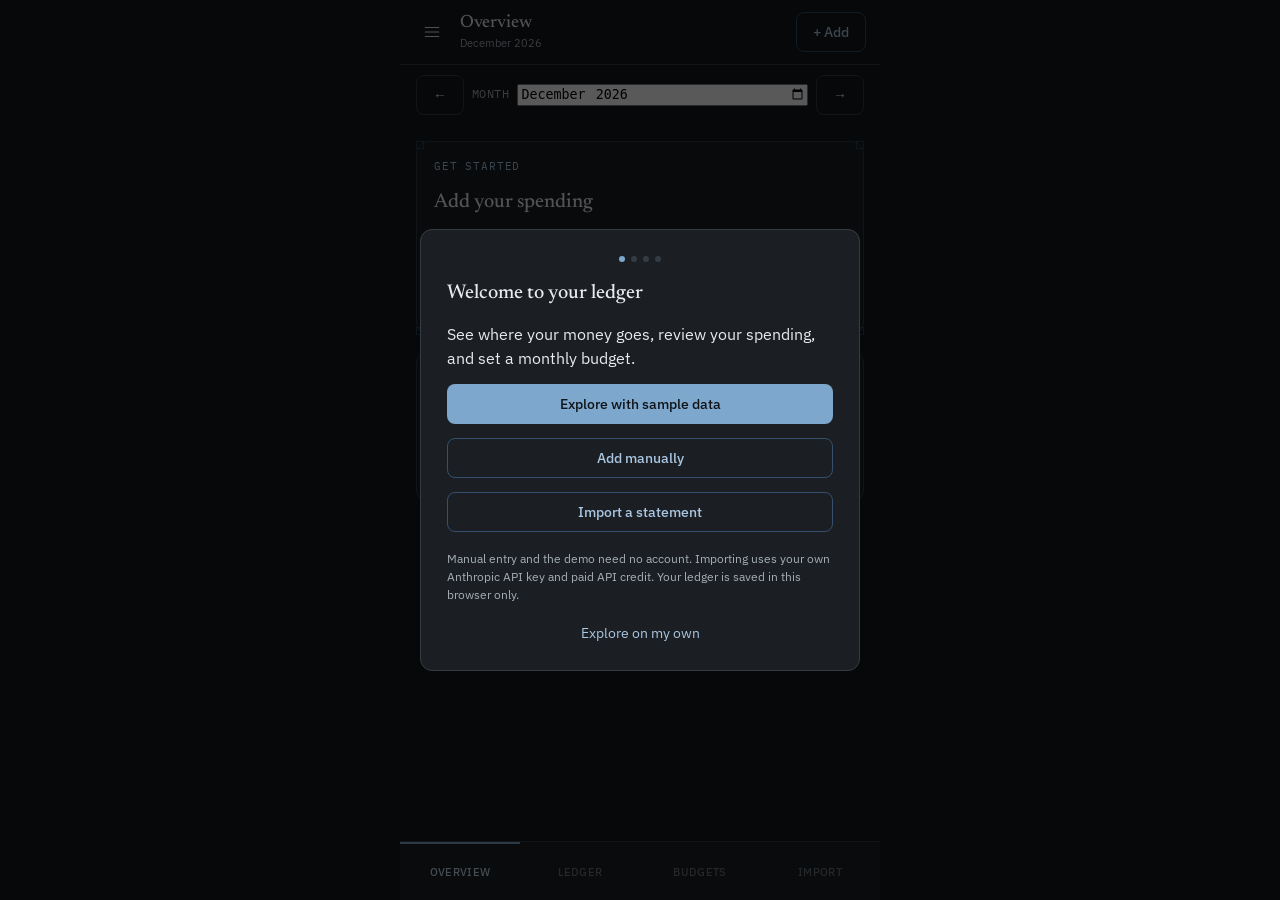
==== commit 45b49d0d: "Fix hidden demo banner remaining visible after exit" ====
--- a/app.html
+++ b/app.html
@@ -248,6 +248,7 @@
   .category-name-input:disabled{opacity:1;background:transparent;border-color:transparent;color:var(--text);}
   .filter-row{scrollbar-width:thin;}
   button.tag{font:inherit;cursor:pointer;min-height:40px;}
+  .hidden{display:none !important;}
   #demoBanner{padding:12px 16px;background:#243b50;color:#e6f2fc;max-width:480px;margin:auto;}
   #demoBanner .btn-text{color:#fff;text-decoration:underline;}
   .manual-dialog{background:var(--surface);color:var(--text);border:1px solid var(--divider);border-radius:14px;width:calc(100% - 32px);max-width:440px;padding:24px;max-height:90dvh;overflow:auto;}
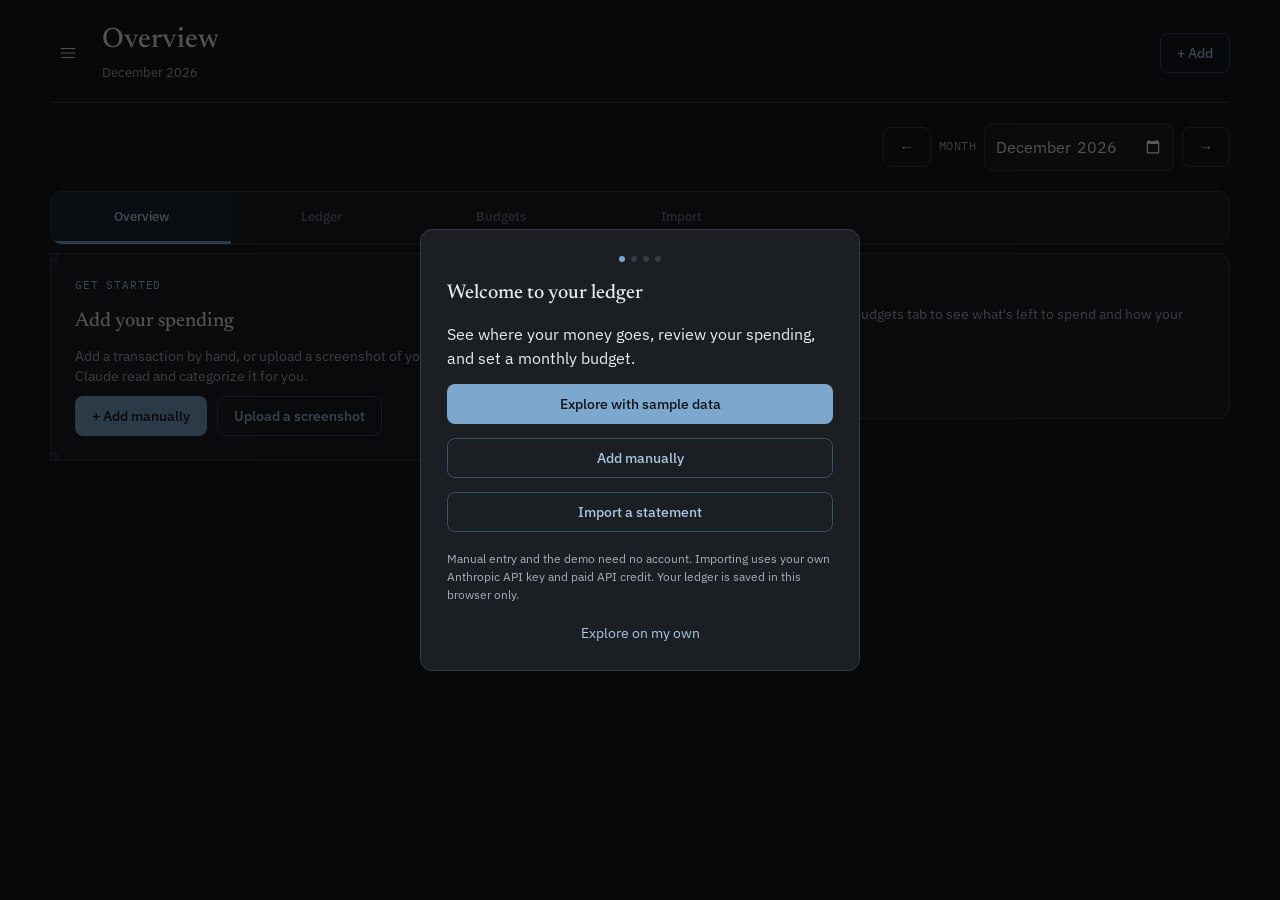
==== commit 0e90f733: "Add responsive desktop and tablet layouts while preserving mobile navigation" ====
--- a/app.html
+++ b/app.html
@@ -257,6 +257,51 @@
   .manual-dialog label{display:block;margin-bottom:6px;}
   .empty-state .btn-row{justify-content:center;margin:16px 0;}
   :focus-visible{outline:2px solid var(--accent);outline-offset:3px;}
+  #monthPicker{color-scheme:dark;background:var(--surface);color:var(--text);border:1px solid var(--divider);border-radius:8px;padding:10px;min-height:42px;font:inherit;min-width:0;}
+  /* Responsive workspace: touch navigation on phones, top navigation on desktop. */
+  @media (min-width:640px) and (max-width:1023px){
+    .shell,.tabbar,#demoBanner{max-width:760px;}
+    .viewport{padding:24px;}
+  }
+  @media (min-width:1024px){
+    .shell{max-width:1180px;width:calc(100% - 64px);padding-bottom:32px;}
+    .appbar{position:relative;padding:24px 0 20px;gap:16px;}
+    .appbar .titles h1{font-size:28px;}
+    .appbar .titles .sub{font-size:13px;margin-top:5px;}
+    .appbar .btn{min-height:44px;}
+    .tabbar{position:sticky;top:0;bottom:auto;left:auto;right:auto;max-width:none;width:100%;margin:0;border:1px solid var(--divider);border-radius:12px;overflow:hidden;z-index:6;}
+    .tab-btn{flex:0 1 180px;min-height:52px;font-size:13px;letter-spacing:0;text-transform:none;border-top:0;border-bottom:3px solid transparent;}
+    .tab-btn.active{border-bottom-color:var(--accent);background:var(--accent-100);}
+    .tab-btn:hover{color:var(--text);background:var(--surface-2);}
+    #monthNavigation{justify-content:flex-end;padding:20px 0 !important;}
+    #monthPicker{flex:0 1 190px !important;}
+    .viewport{padding:8px 0 32px;}
+    .view{gap:24px;}
+    #viewOverview.active{display:grid;grid-template-columns:repeat(2,minmax(0,1fr));align-items:start;}
+    .card,.card.blueprint{padding:24px;}
+    #viewOverview>.col{padding:24px;border:1px solid var(--divider);border-radius:var(--radius);background:var(--surface);}
+    #viewLedger{gap:20px;}
+    .filter-row{flex-wrap:wrap;overflow:visible;}
+    .tx-row{padding:18px 20px;gap:24px;}
+    .tx-row .who{flex:1;display:grid;grid-template-columns:minmax(0,1fr) minmax(180px,280px);align-items:center;gap:24px;}
+    .tx-row .merchant{font-size:16px;}
+    .tx-row .meta{font-size:13px;white-space:normal;}
+    .tx-row .amt{min-width:130px;text-align:right;}
+    .day-header{padding:14px 20px;}
+    .edit-panel{max-width:760px;margin:0 20px 20px;}
+    #viewImport.active{display:grid;grid-template-columns:minmax(0,1fr) minmax(0,1fr);align-items:start;}
+    #importStatic,#importDynamic{min-width:0;}
+    #importTextarea{min-height:200px;}
+    #viewLimits.active{display:grid;grid-template-columns:minmax(0,1fr) minmax(0,1.3fr);align-items:start;}
+    #viewLimits>.budget-actions,#limitsSaveMsg{grid-column:1 / -1;}
+    .budget-actions{bottom:16px;justify-content:flex-end;}
+    #viewCategory{max-width:900px;width:100%;margin:0 auto;}
+    #demoBanner{max-width:1180px;width:calc(100% - 64px);border-radius:0 0 10px 10px;}
+    .settings-panel{width:440px;padding:28px;}
+    .menu-panel{margin-left:max(32px,calc((100vw - 1180px)/2));margin-top:76px;}
+    .empty-state{padding:64px 24px;}
+    .appbar-search{padding:16px 0;}
+  }
 </style>
 </head>
 <body>
@@ -296,6 +341,7 @@
   <div class="shell">
     <header class="appbar" id="appbar"></header>
     <div class="appbar-search hidden" id="appbarSearch"></div>
+    <nav class="tabbar" id="tabbar" aria-label="Main navigation"></nav>
     <main class="viewport" id="viewport">
       <section class="view" data-view="overview" id="viewOverview"></section>
       <section class="view" data-view="ledger" id="viewLedger">
@@ -309,7 +355,7 @@
         <div id="importDynamic"></div>
       </section>
     </main>
-    <nav class="tabbar" id="tabbar"></nav>
+
   </div>
 
   <input type="file" id="fileInput" accept=".txt,.csv,image/png,image/jpeg,image/webp,image/gif" multiple style="display:none;">
